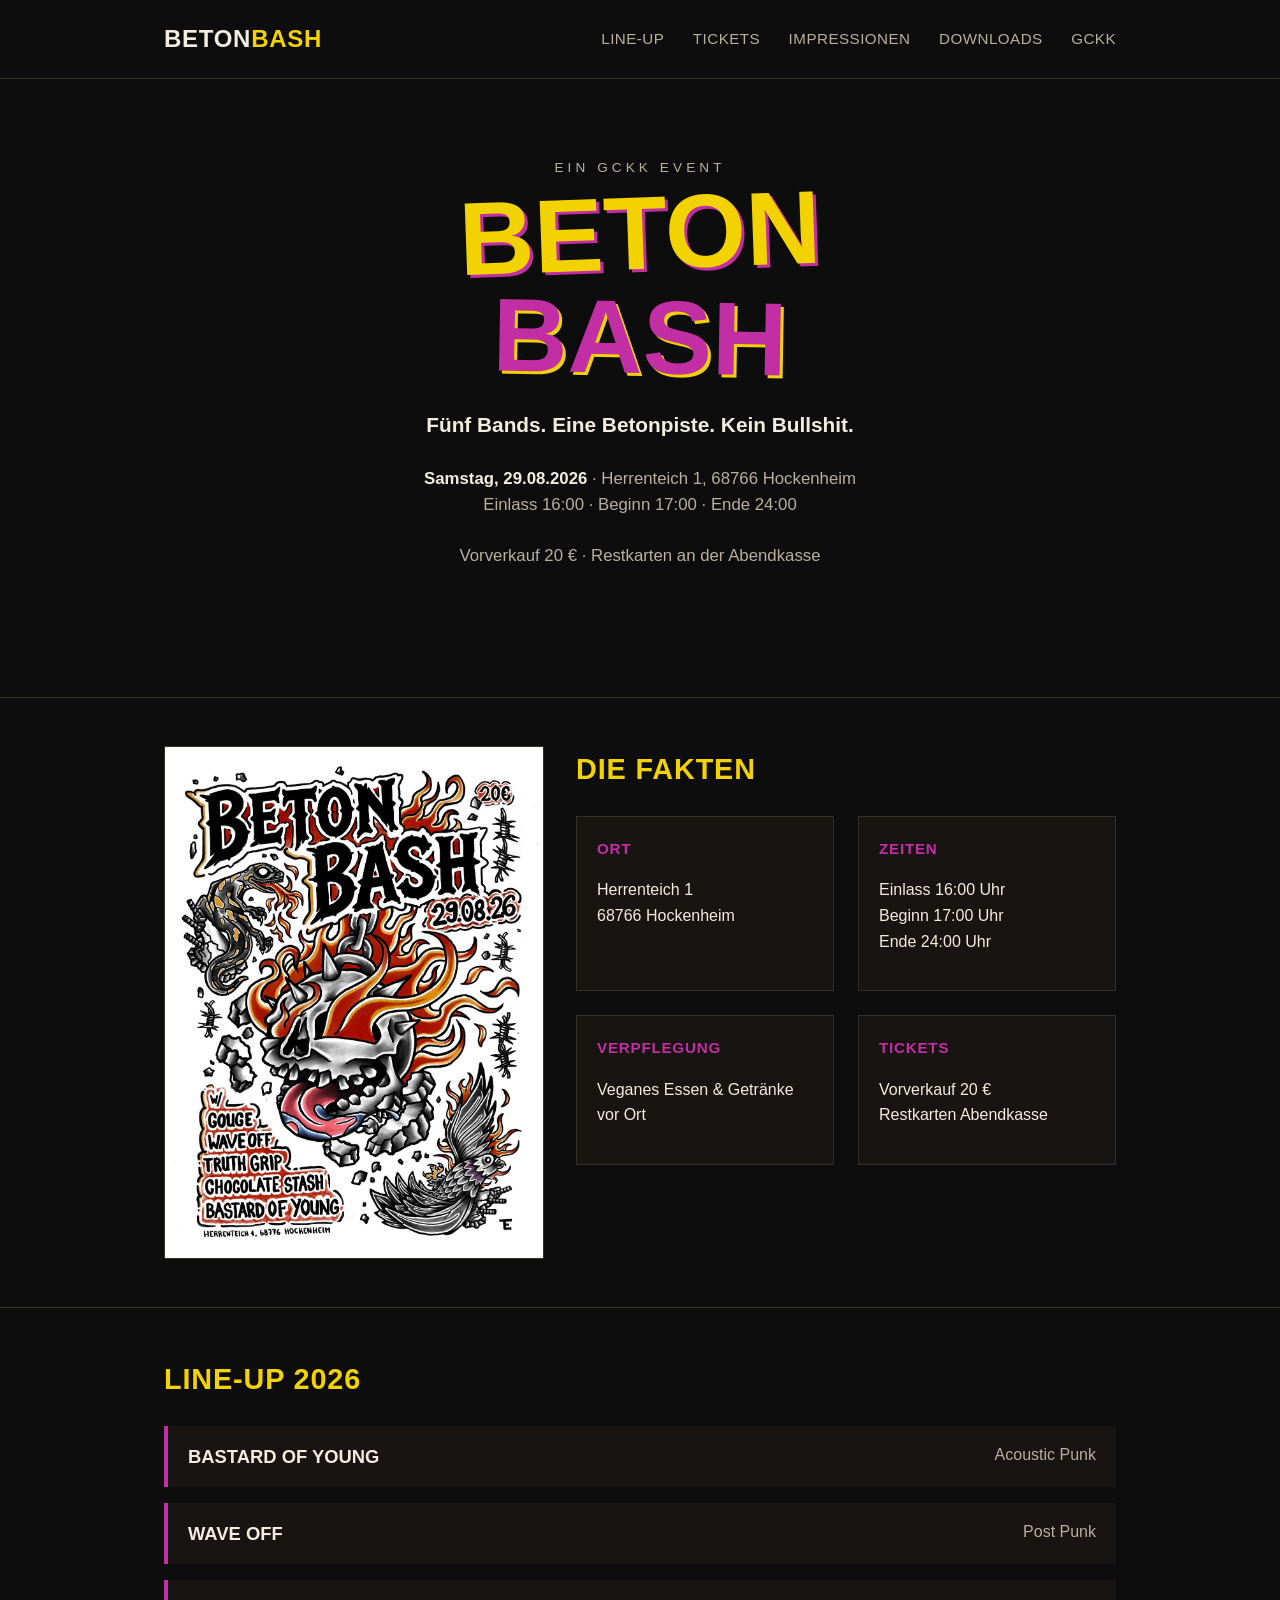
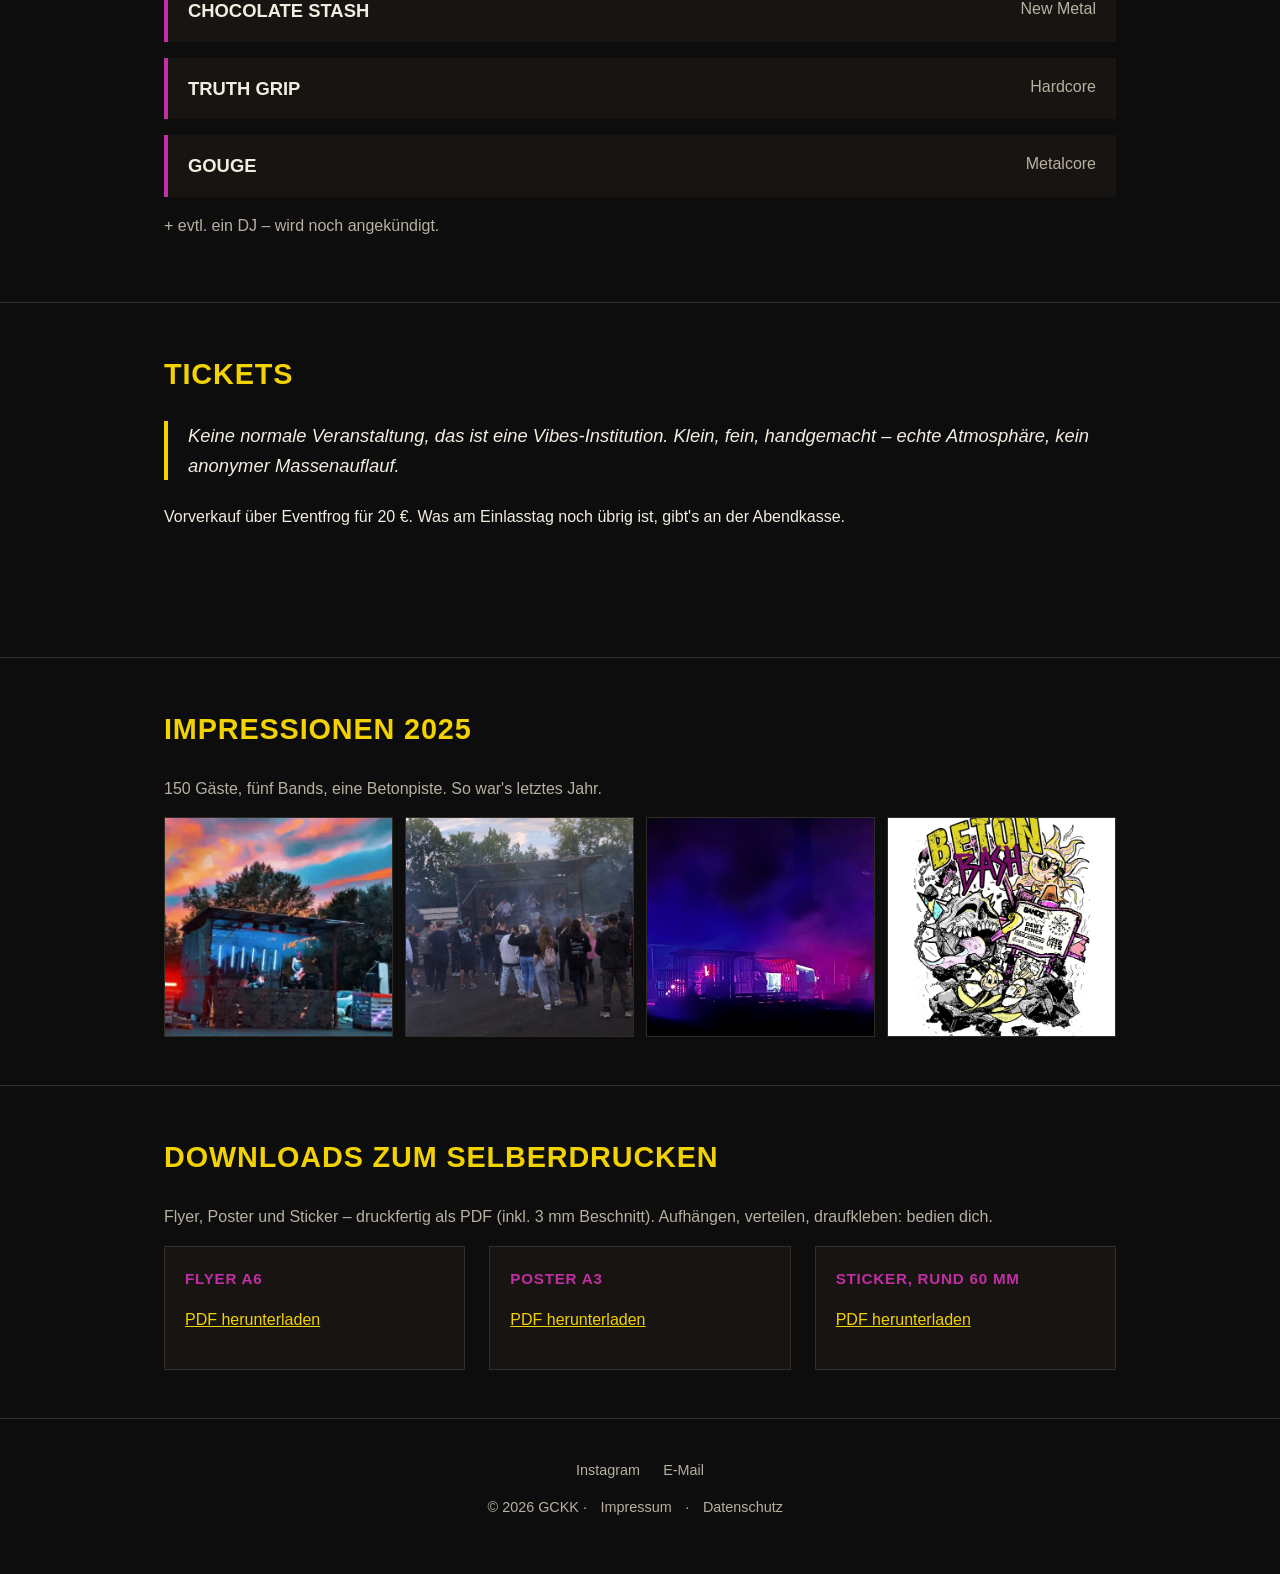
==== index.html @ 4664742f "Entferne Plakat A1 Karte, fixe Kauf-Button-Breite Plakat A1 aus dem Downloads-Bereich entfernt (komm" ====
<!DOCTYPE html>
<html lang="de">
<head>
<meta charset="UTF-8">
<meta name="viewport" content="width=device-width, initial-scale=1.0">
<title>Beton Bash 2026 – 29.08.2026, Hockenheim</title>
<meta name="description" content="Beton Bash 2026: Fünf Bands. Eine Betonpiste. Kein Bullshit. 29.08.2026 in Hockenheim.">
<link rel="stylesheet" href="assets/css/style.css">
<link rel="icon" href="favicon.svg" type="image/svg+xml">
</head>
<body>

<header class="site-header">
  <div class="container">
    <a class="brand" href="/">BETON<span>BASH</span></a>
    <nav class="site-nav">
      <a href="#lineup">Line-up</a>
      <a href="#tickets">Tickets</a>
      <a href="#impressionen">Impressionen</a>
      <a href="#downloads">Downloads</a>
      <a href="https://gckk.de">GCKK</a>
    </nav>
  </div>
</header>

<section class="hero">
  <div class="container">
    <p class="presents">Ein GCKK Event</p>
    <h1>
      <span class="line1">Beton</span>
      <span class="line2">Bash</span>
    </h1>
    <p class="tagline">Fünf Bands. Eine Betonpiste. Kein Bullshit.</p>
    <p class="facts">
      <strong>Samstag, 29.08.2026</strong> · Herrenteich 1, 68766 Hockenheim<br>
      Einlass 16:00 · Beginn 17:00 · Ende 24:00
    </p>
    <p class="facts">Vorverkauf 20 € · Restkarten an der Abendkasse</p>
    <div class="cta-row">
      <iframe src="https://embed.eventfrog.de/de/embed/button-buy.html?eventId=7495542014483642730" frameborder="0" scrolling="no" width="235" height="47" style="border:0;"></iframe>
    </div>
  </div>
</section>

<section>
  <div class="container poster-facts">
    <img class="poster-image" src="images/poster-2026.jpg" alt="Beton Bash 2026 Poster – 29.08.26, Herrenteich 1 Hockenheim, mit Gouge, Wave Off, Truth Grip, Chocolate Stash, Bastard of Young">
    <div>
      <h2>Die Fakten</h2>
      <div class="info-grid">
        <div class="card">
          <h3>Ort</h3>
          <p>Herrenteich 1<br>68766 Hockenheim</p>
        </div>
        <div class="card">
          <h3>Zeiten</h3>
          <p>Einlass 16:00 Uhr<br>Beginn 17:00 Uhr<br>Ende 24:00 Uhr</p>
        </div>
        <div class="card">
          <h3>Verpflegung</h3>
          <p>Veganes Essen &amp; Getränke vor Ort</p>
        </div>
        <div class="card">
          <h3>Tickets</h3>
          <p>Vorverkauf 20 €<br>Restkarten Abendkasse</p>
        </div>
      </div>
    </div>
  </div>
</section>

<section id="lineup">
  <div class="container">
    <h2>Line-up 2026</h2>
    <ul class="lineup-list">
      <li><span class="band">Bastard of Young</span><span class="genre">Acoustic Punk</span></li>
      <li><span class="band">Wave Off</span><span class="genre">Post Punk</span></li>
      <li><span class="band">Chocolate Stash</span><span class="genre">New Metal</span></li>
      <li><span class="band">Truth Grip</span><span class="genre">Hardcore</span></li>
      <li><span class="band">Gouge</span><span class="genre">Metalcore</span></li>
    </ul>
    <p style="margin-top:1rem;color:var(--muted)">+ evtl. ein DJ – wird noch angekündigt.</p>
  </div>
</section>

<section id="tickets">
  <div class="container">
    <h2>Tickets</h2>
    <p class="vibe-text">Keine normale Veranstaltung, das ist eine Vibes-Institution. Klein, fein, handgemacht – echte Atmosphäre, kein anonymer Massenauflauf.</p>
    <p style="margin-top:1.5rem;">Vorverkauf über Eventfrog für 20 €. Was am Einlasstag noch übrig ist, gibt's an der Abendkasse.</p>
    <div class="cta-row">
      <iframe src="https://embed.eventfrog.de/de/embed/button-buy.html?eventId=7495542014483642730" frameborder="0" scrolling="no" width="235" height="47" style="border:0;"></iframe>
    </div>
  </div>
</section>

<section id="impressionen">
  <div class="container">
    <h2>Impressionen 2025</h2>
    <p style="color:var(--muted)">150 Gäste, fünf Bands, eine Betonpiste. So war's letztes Jahr.</p>
    <div class="gallery" id="gallery">
      <img src="images/gckk02.png" alt="Beton Bash 2025 – Bühne im Abendlicht">
      <img src="images/gckk03.png" alt="Beton Bash 2025 – Publikum vor der Bühne">
      <img src="images/gckk01.png" alt="Beton Bash 2025 – Nebel und Licht auf dem Gelände">
      <img src="main.jpeg" alt="Beton Bash 2025 – Festival-Poster">
    </div>
  </div>
</section>

<div class="lightbox" id="lightbox">
  <img src="" alt="" id="lightbox-img">
</div>

<script>
  var gallery = document.getElementById('gallery');
  var lightbox = document.getElementById('lightbox');
  var lightboxImg = document.getElementById('lightbox-img');

  gallery.addEventListener('click', function (e) {
    if (e.target.tagName === 'IMG') {
      lightboxImg.src = e.target.src;
      lightboxImg.alt = e.target.alt;
      lightbox.classList.add('is-open');
    }
  });

  lightbox.addEventListener('click', function () {
    lightbox.classList.remove('is-open');
    lightboxImg.src = '';
  });
</script>

<section id="downloads">
  <div class="container">
    <h2>Downloads zum Selberdrucken</h2>
    <p style="color:var(--muted)">Flyer, Poster und Sticker – druckfertig als PDF (inkl. 3 mm Beschnitt). Aufhängen, verteilen, draufkleben: bedien dich.</p>
    <div class="info-grid">
      <div class="card">
        <h3>Flyer A6</h3>
        <p><a href="print/flyer-a6.pdf">PDF herunterladen</a></p>
      </div>
      <div class="card">
        <h3>Poster A3</h3>
        <p><a href="print/poster-a3.pdf">PDF herunterladen</a></p>
      </div>
      <div class="card">
        <h3>Sticker, rund 60 mm</h3>
        <p><a href="print/sticker-rund-60mm.pdf">PDF herunterladen</a></p>
      </div>
    </div>
  </div>
</section>

<footer class="site-footer">
  <div>
    <a href="#" target="_blank" rel="noopener">Instagram</a>
    <a href="mailto:kontakt@gckk.de">E-Mail</a>
  </div>
  <p>&copy; 2026 GCKK · <a href="https://gckk.de/impressum.html">Impressum</a> · <a href="https://gckk.de/datenschutz.html">Datenschutz</a></p>
</footer>

</body>
</html>
---- assets/css/style.css ----
:root {
  --bg: #0d0d0d;
  --bg-alt: #171412;
  --text: #f2ede1;
  --muted: #b8b0a0;
  --yellow: #f2d200;
  --magenta: #c22ea3;
  --border: #333029;
}

* { box-sizing: border-box; }

html { scroll-behavior: smooth; }

body {
  margin: 0;
  background: var(--bg);
  color: var(--text);
  font-family: Arial, Helvetica, sans-serif;
  line-height: 1.6;
}

a { color: var(--yellow); }
a:hover { color: var(--magenta); }

.container {
  max-width: 1000px;
  margin: 0 auto;
  padding: 0 1.5rem;
}

header.site-header {
  border-bottom: 1px solid var(--border);
  padding: 1.25rem 0;
  position: sticky;
  top: 0;
  z-index: 100;
  background: var(--bg);
}

header.site-header .container {
  display: flex;
  align-items: center;
  justify-content: space-between;
  flex-wrap: wrap;
  gap: 0.75rem;
}

.brand {
  font-family: Arial, sans-serif;
  font-weight: 900;
  font-size: 1.5rem;
  letter-spacing: 0.03em;
  color: var(--text);
  text-decoration: none;
  text-transform: uppercase;
}

.brand span { color: var(--yellow); }

nav.site-nav a {
  color: var(--muted);
  text-decoration: none;
  margin-left: 1.5rem;
  font-size: 0.95rem;
  text-transform: uppercase;
  letter-spacing: 0.03em;
}

nav.site-nav a:hover { color: var(--yellow); }

.hero {
  text-align: center;
  padding: 4rem 0 3rem;
  border-bottom: 1px solid var(--border);
}

.hero .presents {
  text-transform: uppercase;
  letter-spacing: 0.3em;
  color: var(--muted);
  font-size: 0.85rem;
  margin-bottom: 0.5rem;
}

.hero h1 {
  font-size: clamp(3rem, 12vw, 6.5rem);
  line-height: 0.9;
  margin: 0;
  text-transform: uppercase;
  font-weight: 900;
}

.hero h1 .line1 {
  color: var(--yellow);
  display: block;
  transform: rotate(-2deg);
  text-shadow: 3px 3px 0 var(--magenta);
}

.hero h1 .line2 {
  color: var(--magenta);
  display: block;
  transform: rotate(1deg);
  text-shadow: 3px 3px 0 var(--yellow);
  margin-top: 0.1em;
}

.hero .tagline {
  margin-top: 1.5rem;
  font-size: 1.3rem;
  font-weight: bold;
}

.hero .facts {
  margin-top: 1.5rem;
  color: var(--muted);
  font-size: 1.05rem;
}

.hero .facts strong { color: var(--text); }

.cta-row {
  margin-top: 2rem;
  display: flex;
  justify-content: center;
}

.btn {
  display: inline-block;
  background: var(--yellow);
  color: #111;
  font-weight: 900;
  text-transform: uppercase;
  letter-spacing: 0.05em;
  padding: 0.9rem 2rem;
  text-decoration: none;
  border: 2px solid var(--yellow);
}

.btn:hover {
  background: var(--magenta);
  border-color: var(--magenta);
  color: #fff;
}

section {
  padding: 3rem 0;
  border-bottom: 1px solid var(--border);
}

section h2 {
  text-transform: uppercase;
  font-size: 1.8rem;
  letter-spacing: 0.03em;
  margin-top: 0;
  color: var(--yellow);
}

.poster-facts {
  display: grid;
  grid-template-columns: minmax(240px, 380px) 1fr;
  gap: 2rem;
  align-items: start;
}

.poster-facts .poster-image {
  width: 100%;
  border: 1px solid var(--border);
}

.poster-facts h2 {
  margin-top: 0;
}

@media (max-width: 700px) {
  .poster-facts {
    grid-template-columns: 1fr;
  }
  .poster-facts .poster-image {
    max-width: 380px;
    margin: 0 auto;
  }
}

.info-grid {
  display: grid;
  grid-template-columns: repeat(auto-fit, minmax(200px, 1fr));
  gap: 1.5rem;
}

.info-grid .card {
  background: var(--bg-alt);
  border: 1px solid var(--border);
  padding: 1.25rem;
}

.info-grid .card h3 {
  margin: 0 0 0.5rem;
  color: var(--magenta);
  text-transform: uppercase;
  font-size: 0.95rem;
  letter-spacing: 0.05em;
}

.lineup-list {
  list-style: none;
  margin: 0;
  padding: 0;
  display: grid;
  gap: 1rem;
}

.lineup-list li {
  background: var(--bg-alt);
  border-left: 4px solid var(--magenta);
  padding: 1rem 1.25rem;
  display: flex;
  justify-content: space-between;
  flex-wrap: wrap;
  gap: 0.5rem;
}

.lineup-list .band {
  font-weight: bold;
  font-size: 1.15rem;
  text-transform: uppercase;
}

.lineup-list .genre {
  color: var(--muted);
}

.vibe-text {
  font-size: 1.15rem;
  font-style: italic;
  color: var(--text);
  border-left: 4px solid var(--yellow);
  padding-left: 1.25rem;
}

.gallery {
  display: grid;
  grid-template-columns: repeat(auto-fit, minmax(220px, 1fr));
  gap: 0.75rem;
}

.gallery img {
  width: 100%;
  height: 220px;
  object-fit: cover;
  display: block;
  border: 1px solid var(--border);
  filter: grayscale(15%) contrast(1.05);
  cursor: zoom-in;
  transition: filter 0.15s, transform 0.15s;
}

.gallery img:hover {
  filter: grayscale(0%) contrast(1.05);
  transform: scale(1.02);
}

.lightbox {
  display: none;
  position: fixed;
  inset: 0;
  z-index: 1000;
  background: rgba(13, 13, 13, 0.92);
  align-items: center;
  justify-content: center;
  padding: 2rem;
  cursor: zoom-out;
}

.lightbox.is-open {
  display: flex;
}

.lightbox img {
  max-width: 100%;
  max-height: 100%;
  border: 1px solid var(--border);
}

footer.site-footer {
  padding: 2.5rem 0;
  text-align: center;
  color: var(--muted);
  font-size: 0.9rem;
}

footer.site-footer a {
  color: var(--muted);
  text-decoration: none;
  margin: 0 0.6rem;
}

footer.site-footer a:hover { color: var(--yellow); }
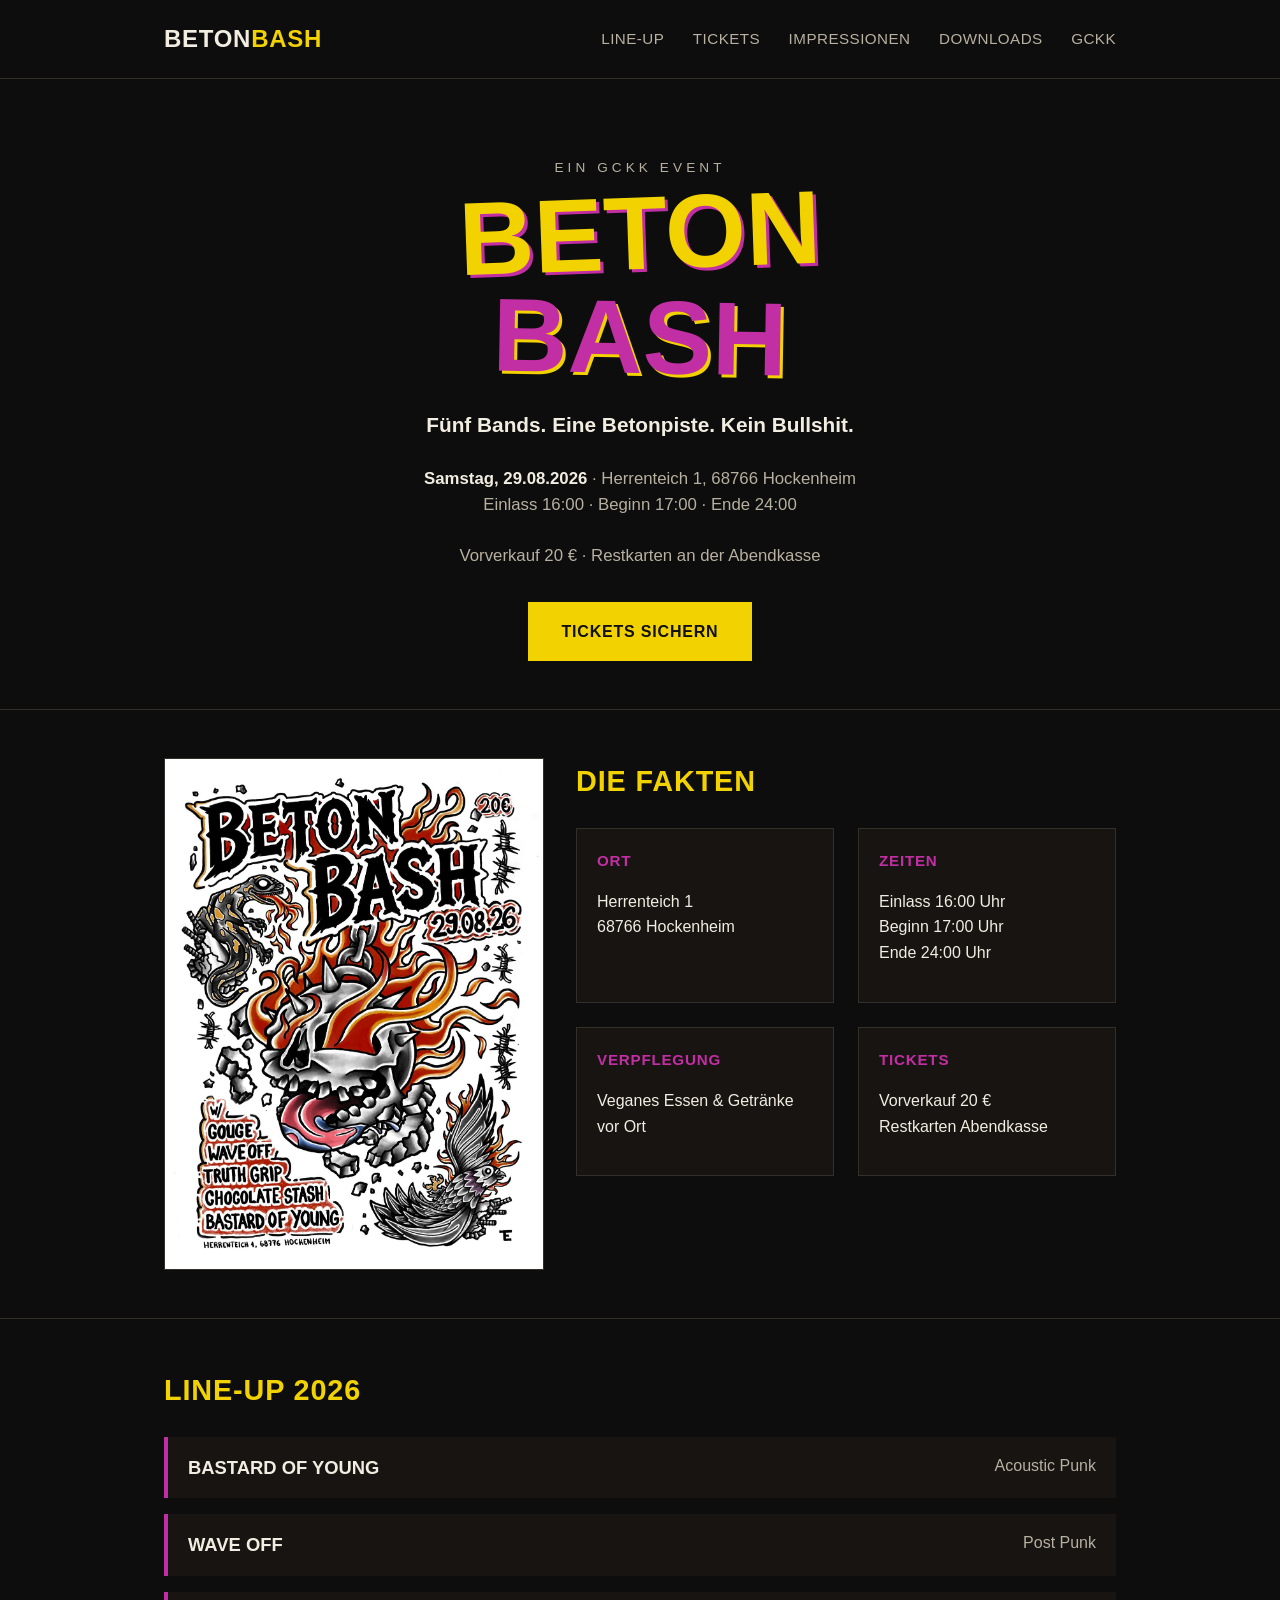
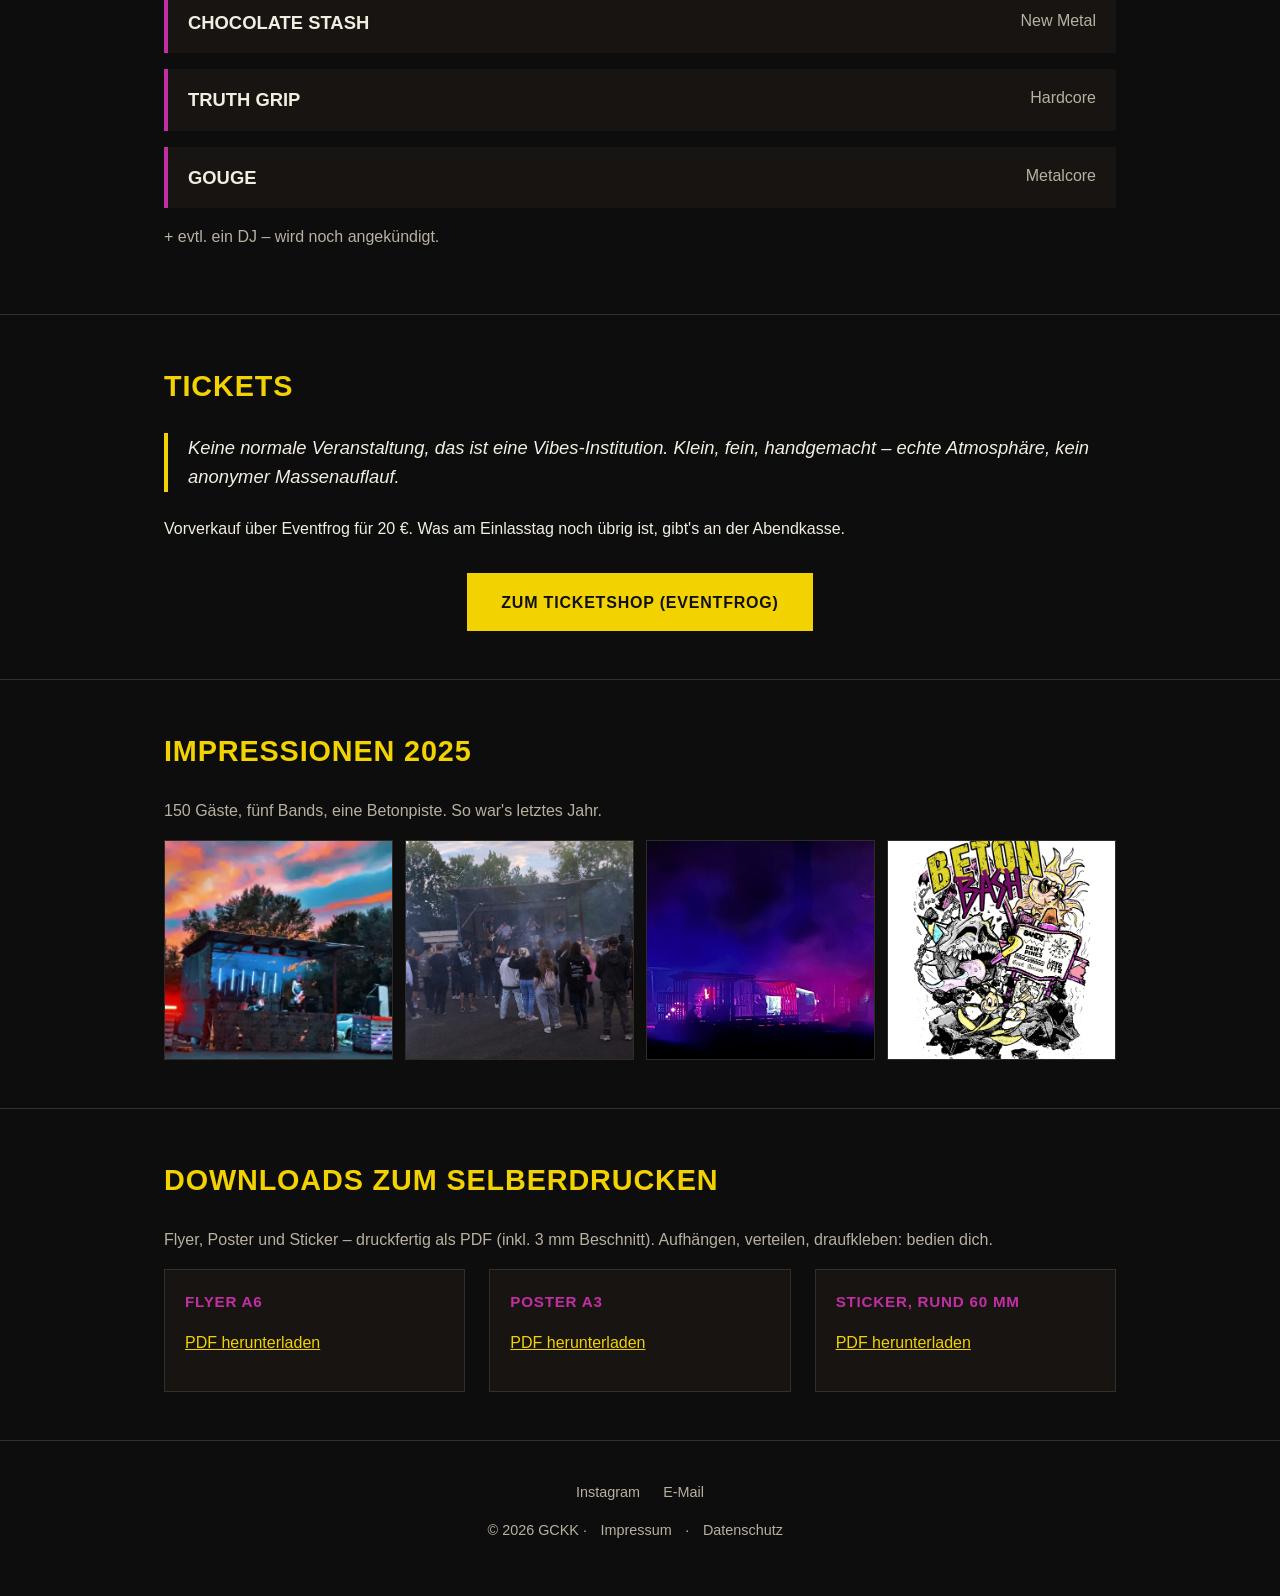
==== commit f5405d55: "Entferne Eventfrog-iFrames wieder - Cookie-Consent-Problem Die eingebetteten Eventfrog-iFrames setze" ====
--- a/index.html
+++ b/index.html
@@ -37,7 +37,7 @@
     </p>
     <p class="facts">Vorverkauf 20 € · Restkarten an der Abendkasse</p>
     <div class="cta-row">
-      <iframe src="https://embed.eventfrog.de/de/embed/button-buy.html?eventId=7495542014483642730" frameborder="0" scrolling="no" width="235" height="47" style="border:0;"></iframe>
+      <a class="btn" href="https://eventfrog.de/beton_bash_festival_2026" target="_blank" rel="noopener">Tickets sichern</a>
     </div>
   </div>
 </section>
@@ -89,7 +89,7 @@
     <p class="vibe-text">Keine normale Veranstaltung, das ist eine Vibes-Institution. Klein, fein, handgemacht – echte Atmosphäre, kein anonymer Massenauflauf.</p>
     <p style="margin-top:1.5rem;">Vorverkauf über Eventfrog für 20 €. Was am Einlasstag noch übrig ist, gibt's an der Abendkasse.</p>
     <div class="cta-row">
-      <iframe src="https://embed.eventfrog.de/de/embed/button-buy.html?eventId=7495542014483642730" frameborder="0" scrolling="no" width="235" height="47" style="border:0;"></iframe>
+      <a class="btn" href="https://eventfrog.de/beton_bash_festival_2026" target="_blank" rel="noopener">Zum Ticketshop (Eventfrog)</a>
     </div>
   </div>
 </section>
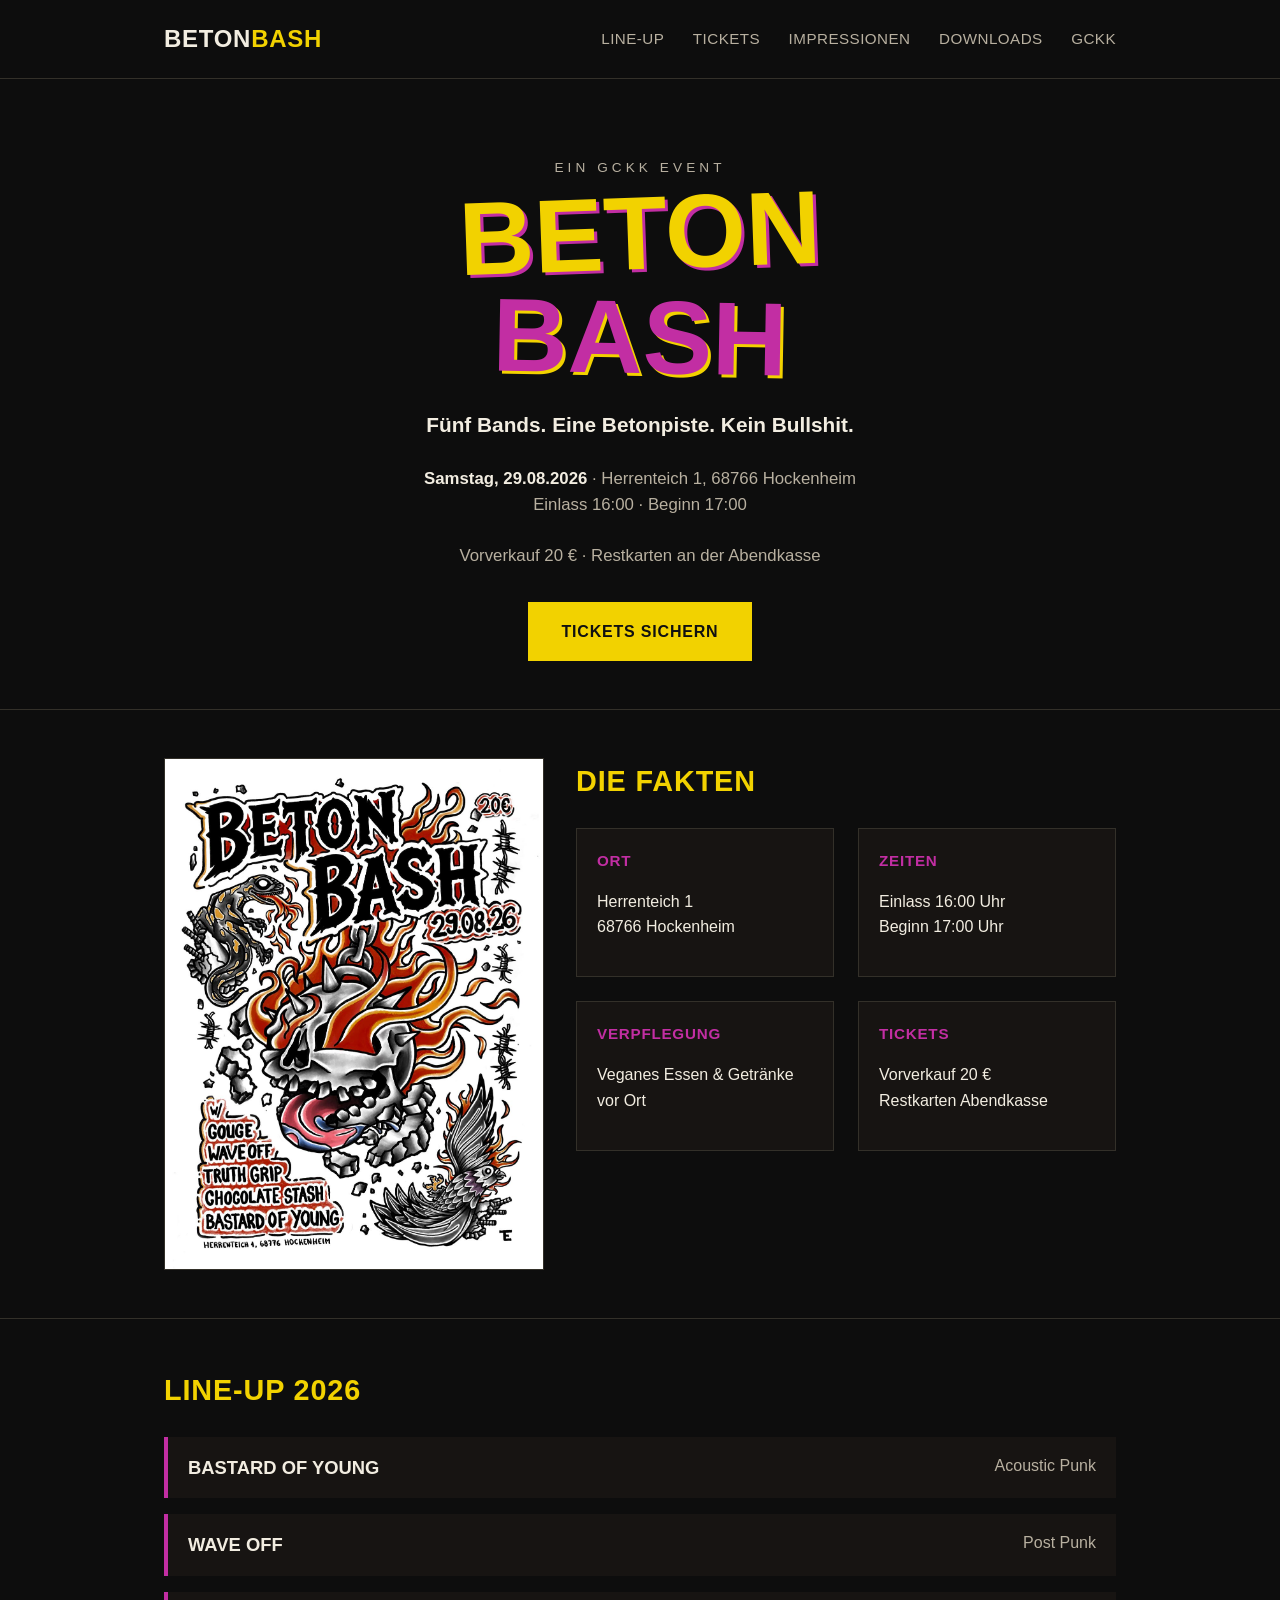
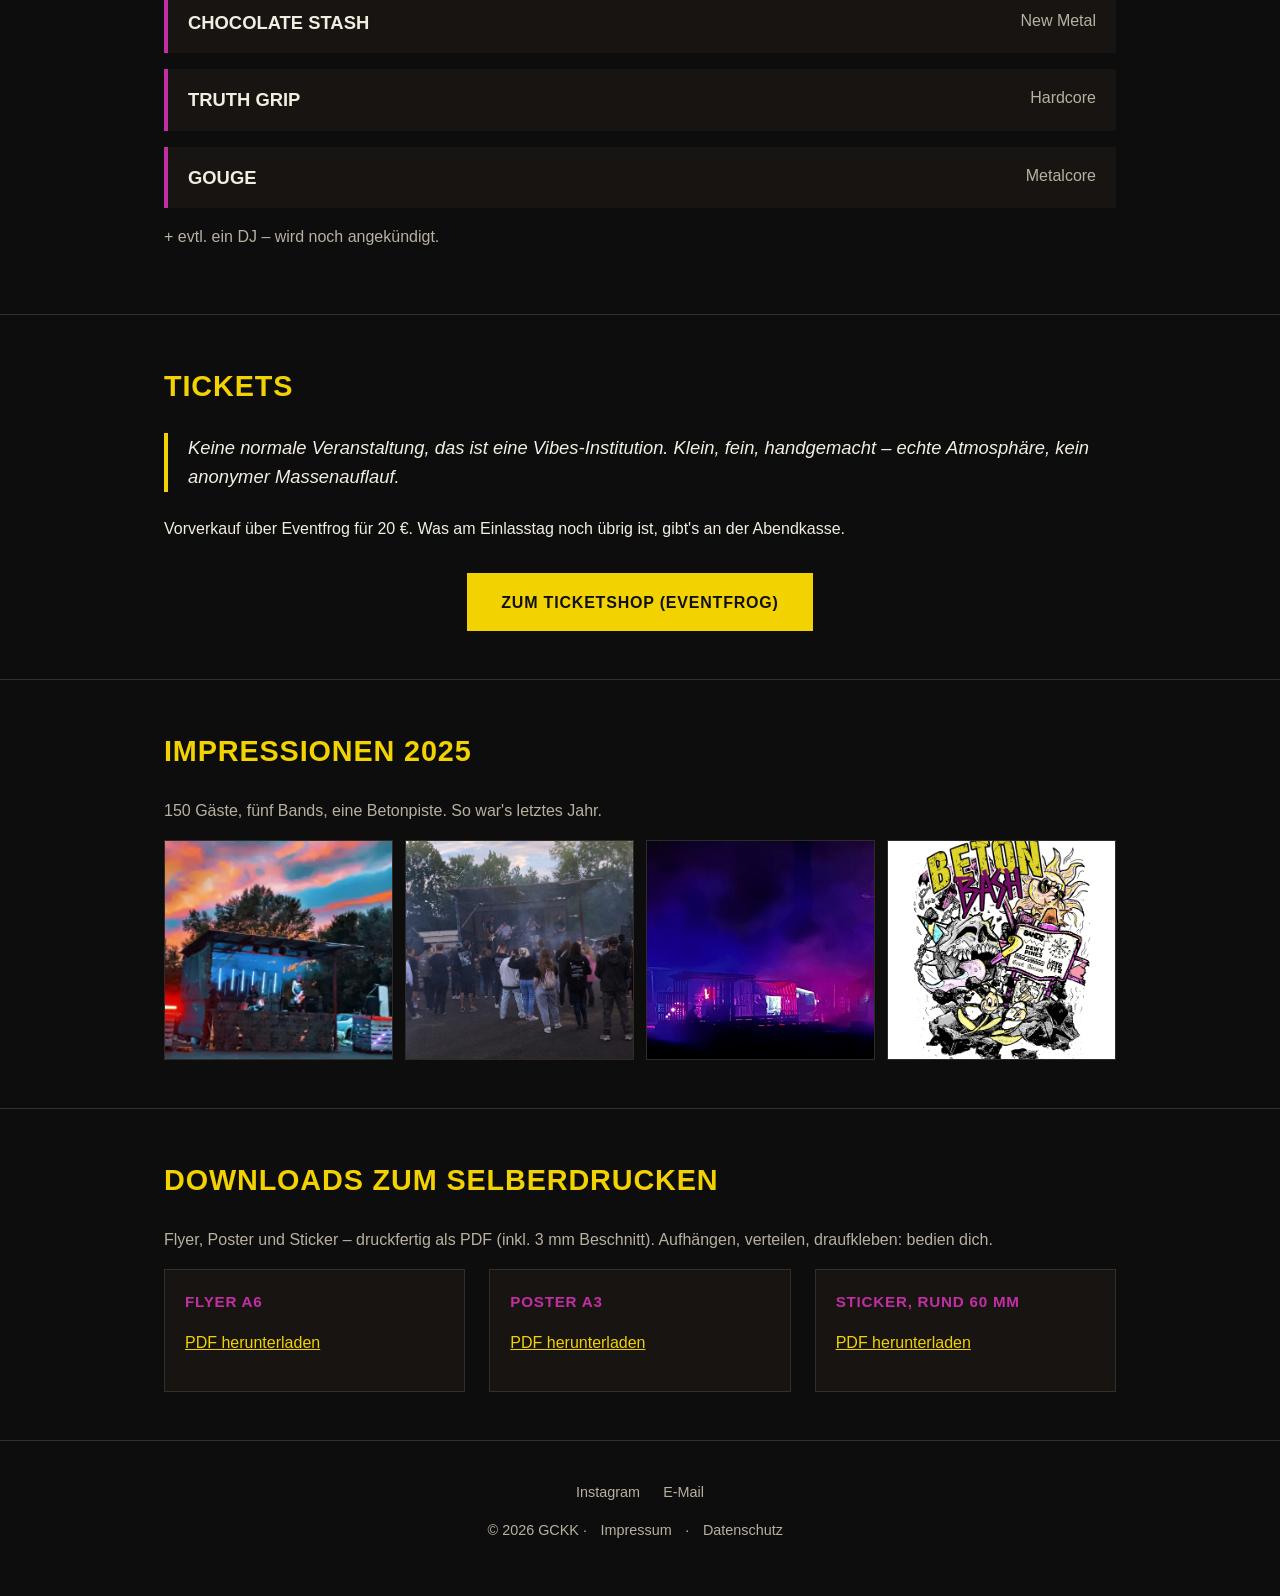
==== commit d278cf92: "Hero-Button springt zu Tickets-Sektion statt direkt zu Eventfrog, Endzeit raus Transparenz: der einz" ====
--- a/index.html
+++ b/index.html
@@ -33,11 +33,11 @@
     <p class="tagline">Fünf Bands. Eine Betonpiste. Kein Bullshit.</p>
     <p class="facts">
       <strong>Samstag, 29.08.2026</strong> · Herrenteich 1, 68766 Hockenheim<br>
-      Einlass 16:00 · Beginn 17:00 · Ende 24:00
+      Einlass 16:00 · Beginn 17:00
     </p>
     <p class="facts">Vorverkauf 20 € · Restkarten an der Abendkasse</p>
     <div class="cta-row">
-      <a class="btn" href="https://eventfrog.de/beton_bash_festival_2026" target="_blank" rel="noopener">Tickets sichern</a>
+      <a class="btn" href="#tickets">Tickets sichern</a>
     </div>
   </div>
 </section>
@@ -54,7 +54,7 @@
         </div>
         <div class="card">
           <h3>Zeiten</h3>
-          <p>Einlass 16:00 Uhr<br>Beginn 17:00 Uhr<br>Ende 24:00 Uhr</p>
+          <p>Einlass 16:00 Uhr<br>Beginn 17:00 Uhr</p>
         </div>
         <div class="card">
           <h3>Verpflegung</h3>
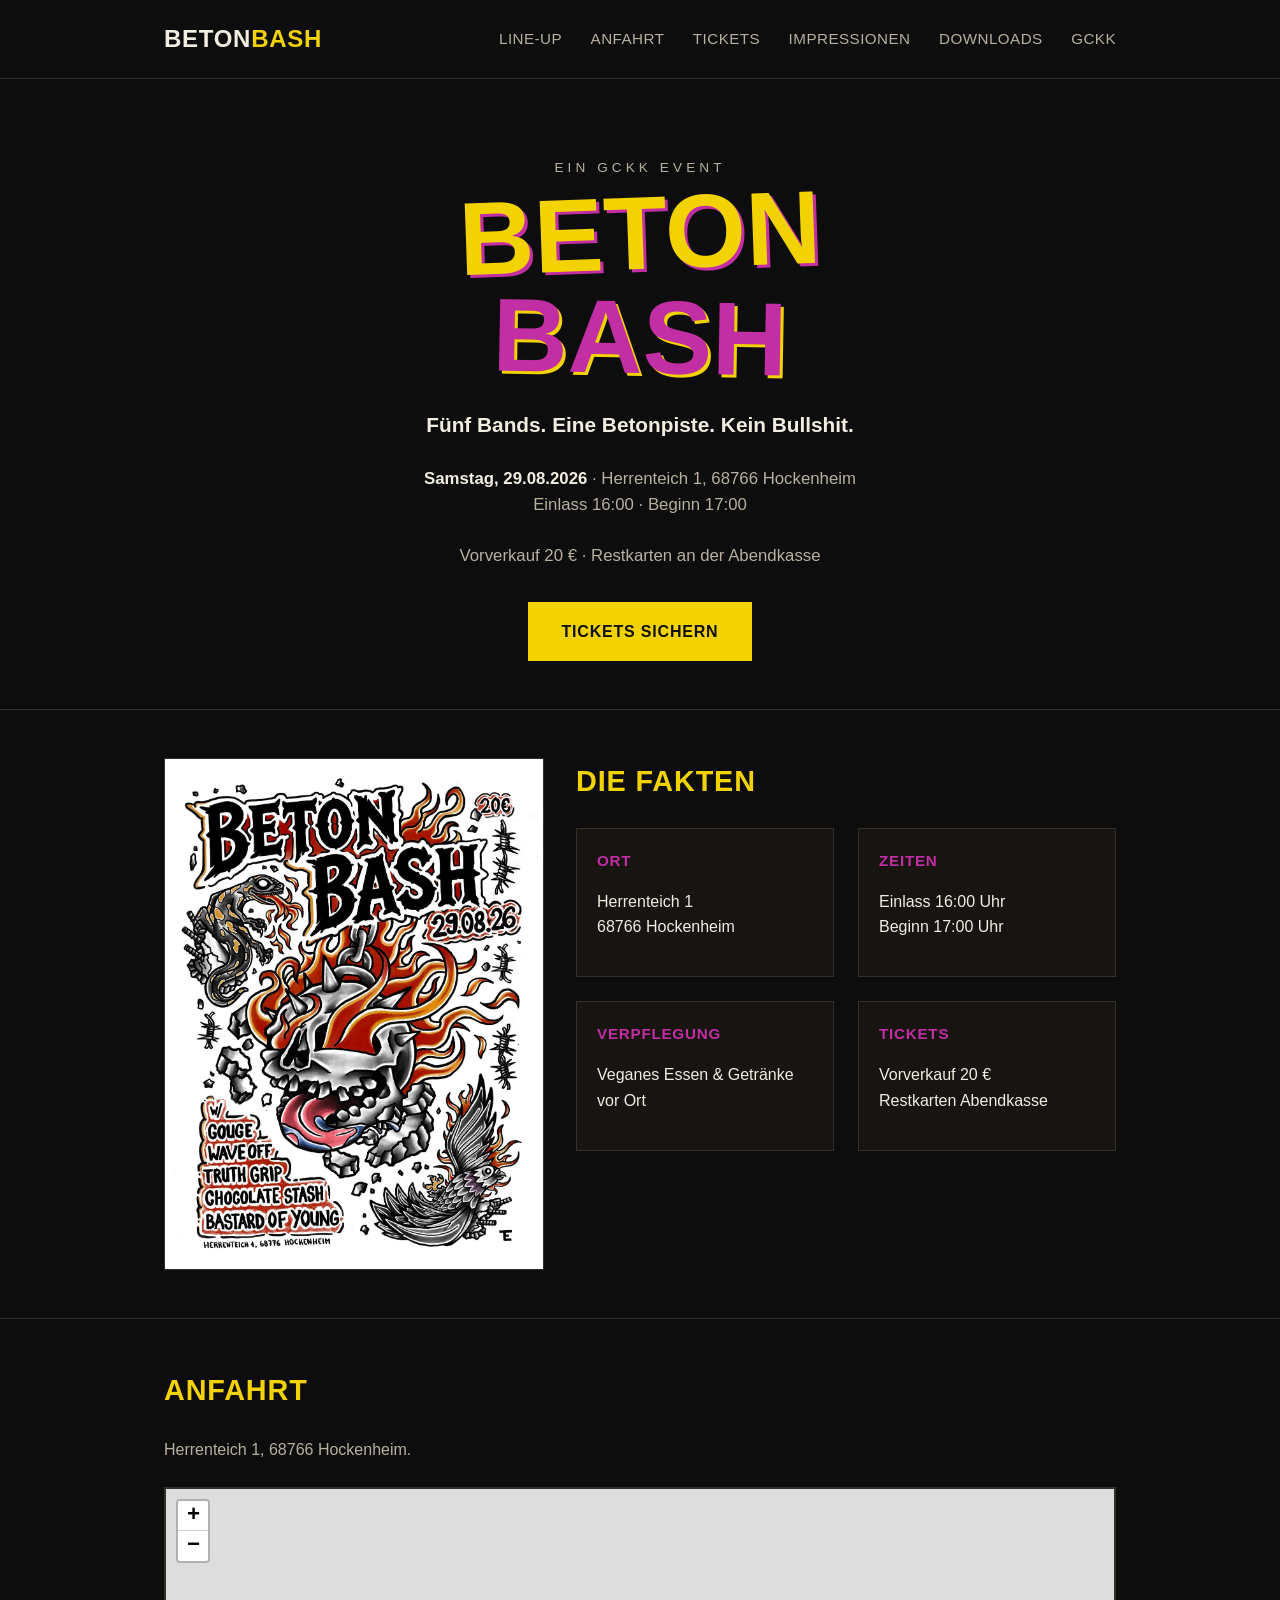
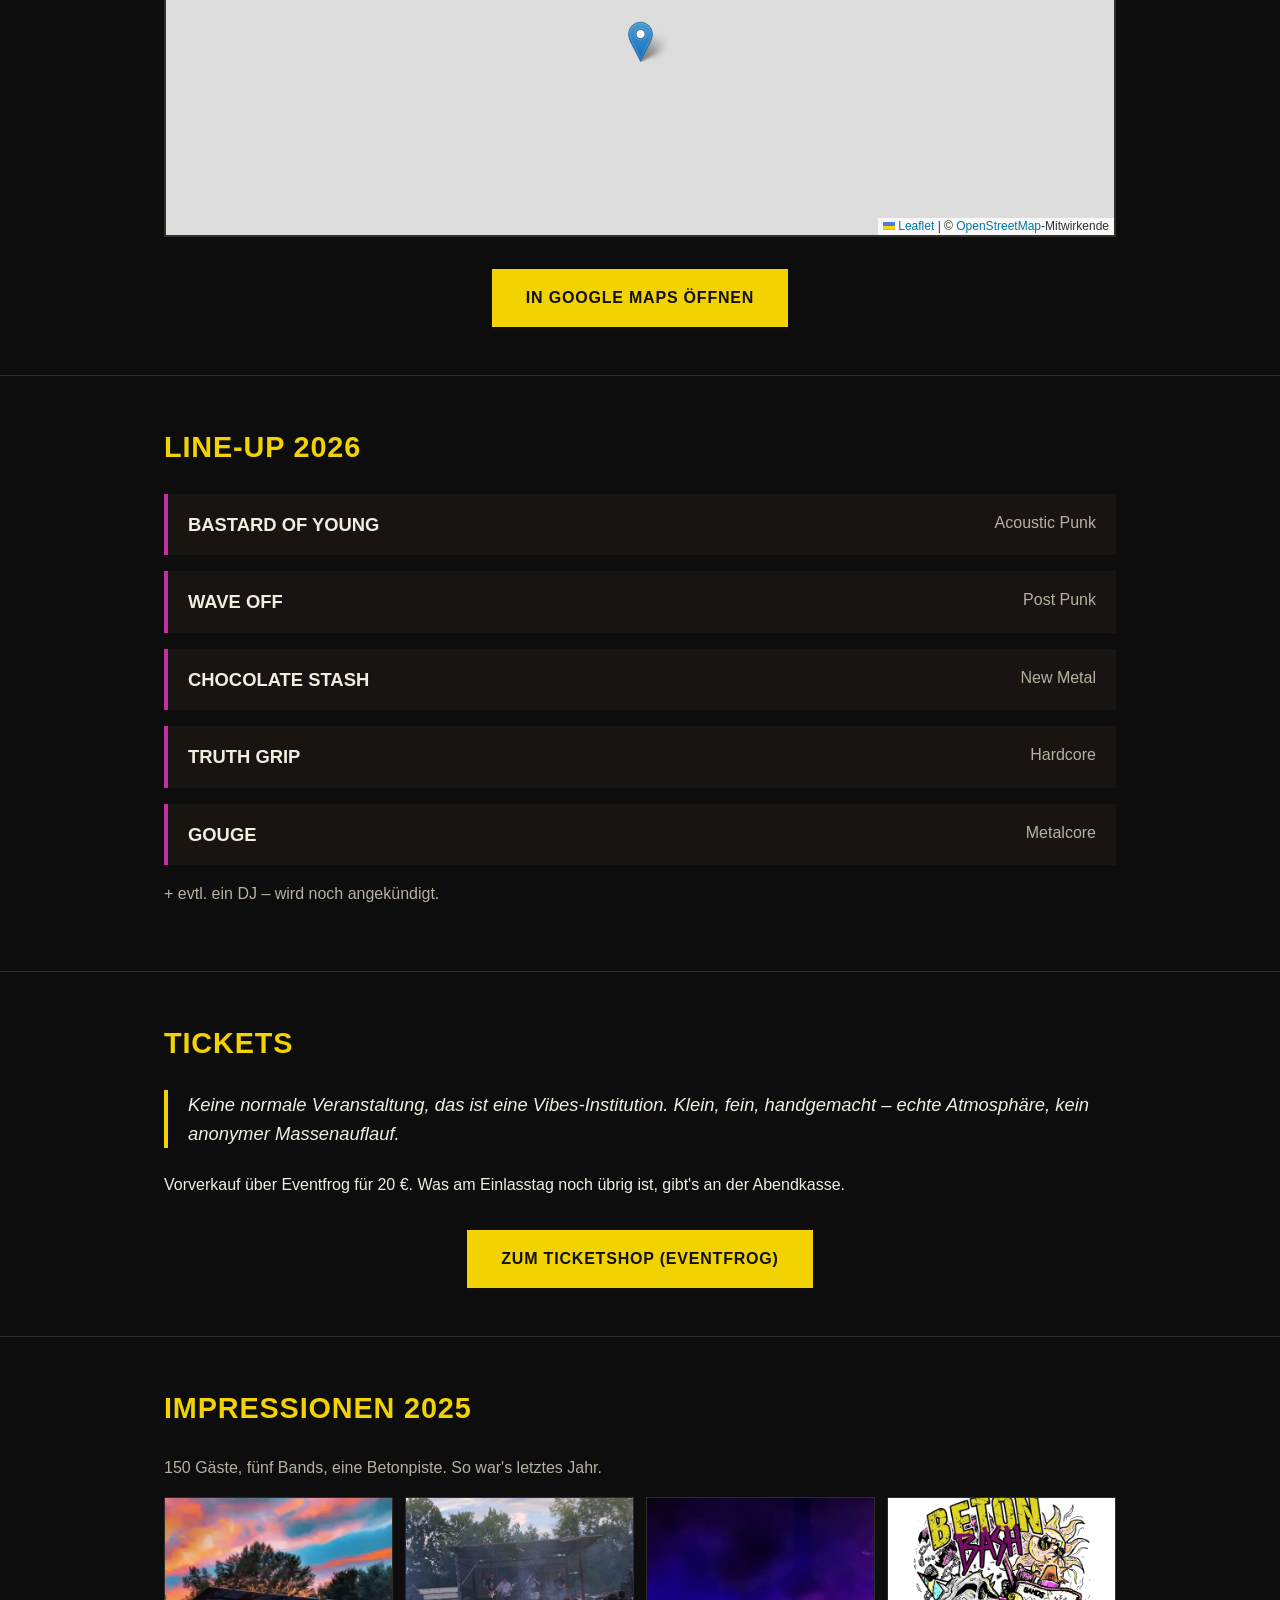
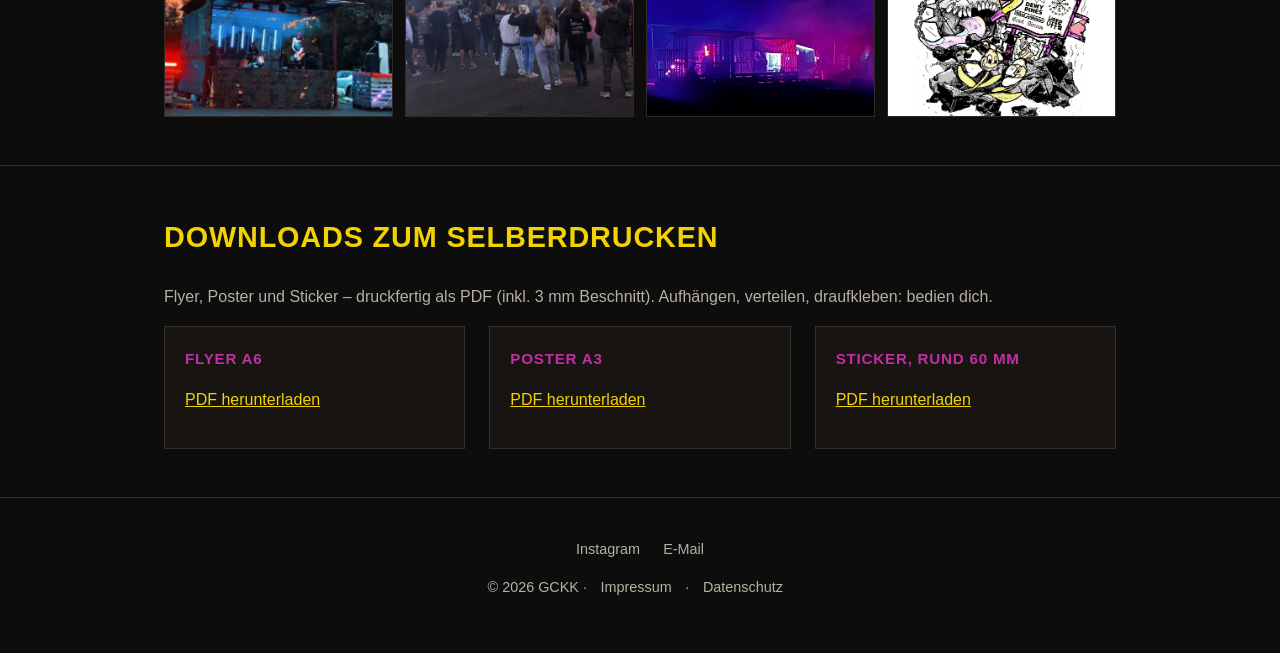
==== commit ef852a2c: "Add Anfahrtskarte (Leaflet + OpenStreetMap, kein Cookie-Consent nötig) Auf Wunsch: Karte zum Veranst" ====
--- a/index.html
+++ b/index.html
@@ -6,6 +6,7 @@
 <title>Beton Bash 2026 – 29.08.2026, Hockenheim</title>
 <meta name="description" content="Beton Bash 2026: Fünf Bands. Eine Betonpiste. Kein Bullshit. 29.08.2026 in Hockenheim.">
 <link rel="stylesheet" href="assets/css/style.css">
+<link rel="stylesheet" href="assets/leaflet/leaflet.css">
 <link rel="icon" href="favicon.svg" type="image/svg+xml">
 </head>
 <body>
@@ -15,6 +16,7 @@
     <a class="brand" href="/">BETON<span>BASH</span></a>
     <nav class="site-nav">
       <a href="#lineup">Line-up</a>
+      <a href="#anfahrt">Anfahrt</a>
       <a href="#tickets">Tickets</a>
       <a href="#impressionen">Impressionen</a>
       <a href="#downloads">Downloads</a>
@@ -65,6 +67,17 @@
           <p>Vorverkauf 20 €<br>Restkarten Abendkasse</p>
         </div>
       </div>
+    </div>
+  </div>
+</section>
+
+<section id="anfahrt">
+  <div class="container">
+    <h2>Anfahrt</h2>
+    <p style="color:var(--muted)">Herrenteich 1, 68766 Hockenheim.</p>
+    <div id="map" class="venue-map"></div>
+    <div class="cta-row">
+      <a class="btn" href="https://www.google.com/maps/search/?api=1&query=49.342204573333866,8.479844550760339" target="_blank" rel="noopener">In Google Maps öffnen</a>
     </div>
   </div>
 </section>
@@ -130,6 +143,17 @@
   });
 </script>
 
+<script src="assets/leaflet/leaflet.js"></script>
+<script>
+  var venue = [49.342204573333866, 8.479844550760339];
+  var map = L.map('map', {scrollWheelZoom: false}).setView(venue, 15);
+  L.tileLayer('https://tile.openstreetmap.org/{z}/{x}/{y}.png', {
+    maxZoom: 19,
+    attribution: '&copy; <a href="https://www.openstreetmap.org/copyright" target="_blank" rel="noopener">OpenStreetMap</a>-Mitwirkende'
+  }).addTo(map);
+  L.marker(venue).addTo(map).bindPopup('Beton Bash<br>Herrenteich 1, 68766 Hockenheim');
+</script>
+
 <section id="downloads">
   <div class="container">
     <h2>Downloads zum Selberdrucken</h2>
--- a/assets/css/style.css
+++ b/assets/css/style.css
@@ -237,6 +237,12 @@
   color: var(--text);
   border-left: 4px solid var(--yellow);
   padding-left: 1.25rem;
+}
+
+.venue-map {
+  height: 350px;
+  margin-top: 1.5rem;
+  border: 2px solid var(--border);
 }
 
 .gallery {
--- a/assets/leaflet/leaflet.css
+++ b/assets/leaflet/leaflet.css
@@ -0,0 +1,661 @@
+/* required styles */
+
+.leaflet-pane,
+.leaflet-tile,
+.leaflet-marker-icon,
+.leaflet-marker-shadow,
+.leaflet-tile-container,
+.leaflet-pane > svg,
+.leaflet-pane > canvas,
+.leaflet-zoom-box,
+.leaflet-image-layer,
+.leaflet-layer {
+	position: absolute;
+	left: 0;
+	top: 0;
+	}
+.leaflet-container {
+	overflow: hidden;
+	}
+.leaflet-tile,
+.leaflet-marker-icon,
+.leaflet-marker-shadow {
+	-webkit-user-select: none;
+	   -moz-user-select: none;
+	        user-select: none;
+	  -webkit-user-drag: none;
+	}
+/* Prevents IE11 from highlighting tiles in blue */
+.leaflet-tile::selection {
+	background: transparent;
+}
+/* Safari renders non-retina tile on retina better with this, but Chrome is worse */
+.leaflet-safari .leaflet-tile {
+	image-rendering: -webkit-optimize-contrast;
+	}
+/* hack that prevents hw layers "stretching" when loading new tiles */
+.leaflet-safari .leaflet-tile-container {
+	width: 1600px;
+	height: 1600px;
+	-webkit-transform-origin: 0 0;
+	}
+.leaflet-marker-icon,
+.leaflet-marker-shadow {
+	display: block;
+	}
+/* .leaflet-container svg: reset svg max-width decleration shipped in Joomla! (joomla.org) 3.x */
+/* .leaflet-container img: map is broken in FF if you have max-width: 100% on tiles */
+.leaflet-container .leaflet-overlay-pane svg {
+	max-width: none !important;
+	max-height: none !important;
+	}
+.leaflet-container .leaflet-marker-pane img,
+.leaflet-container .leaflet-shadow-pane img,
+.leaflet-container .leaflet-tile-pane img,
+.leaflet-container img.leaflet-image-layer,
+.leaflet-container .leaflet-tile {
+	max-width: none !important;
+	max-height: none !important;
+	width: auto;
+	padding: 0;
+	}
+
+.leaflet-container img.leaflet-tile {
+	/* See: https://bugs.chromium.org/p/chromium/issues/detail?id=600120 */
+	mix-blend-mode: plus-lighter;
+}
+
+.leaflet-container.leaflet-touch-zoom {
+	-ms-touch-action: pan-x pan-y;
+	touch-action: pan-x pan-y;
+	}
+.leaflet-container.leaflet-touch-drag {
+	-ms-touch-action: pinch-zoom;
+	/* Fallback for FF which doesn't support pinch-zoom */
+	touch-action: none;
+	touch-action: pinch-zoom;
+}
+.leaflet-container.leaflet-touch-drag.leaflet-touch-zoom {
+	-ms-touch-action: none;
+	touch-action: none;
+}
+.leaflet-container {
+	-webkit-tap-highlight-color: transparent;
+}
+.leaflet-container a {
+	-webkit-tap-highlight-color: rgba(51, 181, 229, 0.4);
+}
+.leaflet-tile {
+	filter: inherit;
+	visibility: hidden;
+	}
+.leaflet-tile-loaded {
+	visibility: inherit;
+	}
+.leaflet-zoom-box {
+	width: 0;
+	height: 0;
+	-moz-box-sizing: border-box;
+	     box-sizing: border-box;
+	z-index: 800;
+	}
+/* workaround for https://bugzilla.mozilla.org/show_bug.cgi?id=888319 */
+.leaflet-overlay-pane svg {
+	-moz-user-select: none;
+	}
+
+.leaflet-pane         { z-index: 400; }
+
+.leaflet-tile-pane    { z-index: 200; }
+.leaflet-overlay-pane { z-index: 400; }
+.leaflet-shadow-pane  { z-index: 500; }
+.leaflet-marker-pane  { z-index: 600; }
+.leaflet-tooltip-pane   { z-index: 650; }
+.leaflet-popup-pane   { z-index: 700; }
+
+.leaflet-map-pane canvas { z-index: 100; }
+.leaflet-map-pane svg    { z-index: 200; }
+
+.leaflet-vml-shape {
+	width: 1px;
+	height: 1px;
+	}
+.lvml {
+	behavior: url(#default#VML);
+	display: inline-block;
+	position: absolute;
+	}
+
+
+/* control positioning */
+
+.leaflet-control {
+	position: relative;
+	z-index: 800;
+	pointer-events: visiblePainted; /* IE 9-10 doesn't have auto */
+	pointer-events: auto;
+	}
+.leaflet-top,
+.leaflet-bottom {
+	position: absolute;
+	z-index: 1000;
+	pointer-events: none;
+	}
+.leaflet-top {
+	top: 0;
+	}
+.leaflet-right {
+	right: 0;
+	}
+.leaflet-bottom {
+	bottom: 0;
+	}
+.leaflet-left {
+	left: 0;
+	}
+.leaflet-control {
+	float: left;
+	clear: both;
+	}
+.leaflet-right .leaflet-control {
+	float: right;
+	}
+.leaflet-top .leaflet-control {
+	margin-top: 10px;
+	}
+.leaflet-bottom .leaflet-control {
+	margin-bottom: 10px;
+	}
+.leaflet-left .leaflet-control {
+	margin-left: 10px;
+	}
+.leaflet-right .leaflet-control {
+	margin-right: 10px;
+	}
+
+
+/* zoom and fade animations */
+
+.leaflet-fade-anim .leaflet-popup {
+	opacity: 0;
+	-webkit-transition: opacity 0.2s linear;
+	   -moz-transition: opacity 0.2s linear;
+	        transition: opacity 0.2s linear;
+	}
+.leaflet-fade-anim .leaflet-map-pane .leaflet-popup {
+	opacity: 1;
+	}
+.leaflet-zoom-animated {
+	-webkit-transform-origin: 0 0;
+	    -ms-transform-origin: 0 0;
+	        transform-origin: 0 0;
+	}
+svg.leaflet-zoom-animated {
+	will-change: transform;
+}
+
+.leaflet-zoom-anim .leaflet-zoom-animated {
+	-webkit-transition: -webkit-transform 0.25s cubic-bezier(0,0,0.25,1);
+	   -moz-transition:    -moz-transform 0.25s cubic-bezier(0,0,0.25,1);
+	        transition:         transform 0.25s cubic-bezier(0,0,0.25,1);
+	}
+.leaflet-zoom-anim .leaflet-tile,
+.leaflet-pan-anim .leaflet-tile {
+	-webkit-transition: none;
+	   -moz-transition: none;
+	        transition: none;
+	}
+
+.leaflet-zoom-anim .leaflet-zoom-hide {
+	visibility: hidden;
+	}
+
+
+/* cursors */
+
+.leaflet-interactive {
+	cursor: pointer;
+	}
+.leaflet-grab {
+	cursor: -webkit-grab;
+	cursor:    -moz-grab;
+	cursor:         grab;
+	}
+.leaflet-crosshair,
+.leaflet-crosshair .leaflet-interactive {
+	cursor: crosshair;
+	}
+.leaflet-popup-pane,
+.leaflet-control {
+	cursor: auto;
+	}
+.leaflet-dragging .leaflet-grab,
+.leaflet-dragging .leaflet-grab .leaflet-interactive,
+.leaflet-dragging .leaflet-marker-draggable {
+	cursor: move;
+	cursor: -webkit-grabbing;
+	cursor:    -moz-grabbing;
+	cursor:         grabbing;
+	}
+
+/* marker & overlays interactivity */
+.leaflet-marker-icon,
+.leaflet-marker-shadow,
+.leaflet-image-layer,
+.leaflet-pane > svg path,
+.leaflet-tile-container {
+	pointer-events: none;
+	}
+
+.leaflet-marker-icon.leaflet-interactive,
+.leaflet-image-layer.leaflet-interactive,
+.leaflet-pane > svg path.leaflet-interactive,
+svg.leaflet-image-layer.leaflet-interactive path {
+	pointer-events: visiblePainted; /* IE 9-10 doesn't have auto */
+	pointer-events: auto;
+	}
+
+/* visual tweaks */
+
+.leaflet-container {
+	background: #ddd;
+	outline-offset: 1px;
+	}
+.leaflet-container a {
+	color: #0078A8;
+	}
+.leaflet-zoom-box {
+	border: 2px dotted #38f;
+	background: rgba(255,255,255,0.5);
+	}
+
+
+/* general typography */
+.leaflet-container {
+	font-family: "Helvetica Neue", Arial, Helvetica, sans-serif;
+	font-size: 12px;
+	font-size: 0.75rem;
+	line-height: 1.5;
+	}
+
+
+/* general toolbar styles */
+
+.leaflet-bar {
+	box-shadow: 0 1px 5px rgba(0,0,0,0.65);
+	border-radius: 4px;
+	}
+.leaflet-bar a {
+	background-color: #fff;
+	border-bottom: 1px solid #ccc;
+	width: 26px;
+	height: 26px;
+	line-height: 26px;
+	display: block;
+	text-align: center;
+	text-decoration: none;
+	color: black;
+	}
+.leaflet-bar a,
+.leaflet-control-layers-toggle {
+	background-position: 50% 50%;
+	background-repeat: no-repeat;
+	display: block;
+	}
+.leaflet-bar a:hover,
+.leaflet-bar a:focus {
+	background-color: #f4f4f4;
+	}
+.leaflet-bar a:first-child {
+	border-top-left-radius: 4px;
+	border-top-right-radius: 4px;
+	}
+.leaflet-bar a:last-child {
+	border-bottom-left-radius: 4px;
+	border-bottom-right-radius: 4px;
+	border-bottom: none;
+	}
+.leaflet-bar a.leaflet-disabled {
+	cursor: default;
+	background-color: #f4f4f4;
+	color: #bbb;
+	}
+
+.leaflet-touch .leaflet-bar a {
+	width: 30px;
+	height: 30px;
+	line-height: 30px;
+	}
+.leaflet-touch .leaflet-bar a:first-child {
+	border-top-left-radius: 2px;
+	border-top-right-radius: 2px;
+	}
+.leaflet-touch .leaflet-bar a:last-child {
+	border-bottom-left-radius: 2px;
+	border-bottom-right-radius: 2px;
+	}
+
+/* zoom control */
+
+.leaflet-control-zoom-in,
+.leaflet-control-zoom-out {
+	font: bold 18px 'Lucida Console', Monaco, monospace;
+	text-indent: 1px;
+	}
+
+.leaflet-touch .leaflet-control-zoom-in, .leaflet-touch .leaflet-control-zoom-out  {
+	font-size: 22px;
+	}
+
+
+/* layers control */
+
+.leaflet-control-layers {
+	box-shadow: 0 1px 5px rgba(0,0,0,0.4);
+	background: #fff;
+	border-radius: 5px;
+	}
+.leaflet-control-layers-toggle {
+	background-image: url(images/layers.png);
+	width: 36px;
+	height: 36px;
+	}
+.leaflet-retina .leaflet-control-layers-toggle {
+	background-image: url(images/layers-2x.png);
+	background-size: 26px 26px;
+	}
+.leaflet-touch .leaflet-control-layers-toggle {
+	width: 44px;
+	height: 44px;
+	}
+.leaflet-control-layers .leaflet-control-layers-list,
+.leaflet-control-layers-expanded .leaflet-control-layers-toggle {
+	display: none;
+	}
+.leaflet-control-layers-expanded .leaflet-control-layers-list {
+	display: block;
+	position: relative;
+	}
+.leaflet-control-layers-expanded {
+	padding: 6px 10px 6px 6px;
+	color: #333;
+	background: #fff;
+	}
+.leaflet-control-layers-scrollbar {
+	overflow-y: scroll;
+	overflow-x: hidden;
+	padding-right: 5px;
+	}
+.leaflet-control-layers-selector {
+	margin-top: 2px;
+	position: relative;
+	top: 1px;
+	}
+.leaflet-control-layers label {
+	display: block;
+	font-size: 13px;
+	font-size: 1.08333em;
+	}
+.leaflet-control-layers-separator {
+	height: 0;
+	border-top: 1px solid #ddd;
+	margin: 5px -10px 5px -6px;
+	}
+
+/* Default icon URLs */
+.leaflet-default-icon-path { /* used only in path-guessing heuristic, see L.Icon.Default */
+	background-image: url(images/marker-icon.png);
+	}
+
+
+/* attribution and scale controls */
+
+.leaflet-container .leaflet-control-attribution {
+	background: #fff;
+	background: rgba(255, 255, 255, 0.8);
+	margin: 0;
+	}
+.leaflet-control-attribution,
+.leaflet-control-scale-line {
+	padding: 0 5px;
+	color: #333;
+	line-height: 1.4;
+	}
+.leaflet-control-attribution a {
+	text-decoration: none;
+	}
+.leaflet-control-attribution a:hover,
+.leaflet-control-attribution a:focus {
+	text-decoration: underline;
+	}
+.leaflet-attribution-flag {
+	display: inline !important;
+	vertical-align: baseline !important;
+	width: 1em;
+	height: 0.6669em;
+	}
+.leaflet-left .leaflet-control-scale {
+	margin-left: 5px;
+	}
+.leaflet-bottom .leaflet-control-scale {
+	margin-bottom: 5px;
+	}
+.leaflet-control-scale-line {
+	border: 2px solid #777;
+	border-top: none;
+	line-height: 1.1;
+	padding: 2px 5px 1px;
+	white-space: nowrap;
+	-moz-box-sizing: border-box;
+	     box-sizing: border-box;
+	background: rgba(255, 255, 255, 0.8);
+	text-shadow: 1px 1px #fff;
+	}
+.leaflet-control-scale-line:not(:first-child) {
+	border-top: 2px solid #777;
+	border-bottom: none;
+	margin-top: -2px;
+	}
+.leaflet-control-scale-line:not(:first-child):not(:last-child) {
+	border-bottom: 2px solid #777;
+	}
+
+.leaflet-touch .leaflet-control-attribution,
+.leaflet-touch .leaflet-control-layers,
+.leaflet-touch .leaflet-bar {
+	box-shadow: none;
+	}
+.leaflet-touch .leaflet-control-layers,
+.leaflet-touch .leaflet-bar {
+	border: 2px solid rgba(0,0,0,0.2);
+	background-clip: padding-box;
+	}
+
+
+/* popup */
+
+.leaflet-popup {
+	position: absolute;
+	text-align: center;
+	margin-bottom: 20px;
+	}
+.leaflet-popup-content-wrapper {
+	padding: 1px;
+	text-align: left;
+	border-radius: 12px;
+	}
+.leaflet-popup-content {
+	margin: 13px 24px 13px 20px;
+	line-height: 1.3;
+	font-size: 13px;
+	font-size: 1.08333em;
+	min-height: 1px;
+	}
+.leaflet-popup-content p {
+	margin: 17px 0;
+	margin: 1.3em 0;
+	}
+.leaflet-popup-tip-container {
+	width: 40px;
+	height: 20px;
+	position: absolute;
+	left: 50%;
+	margin-top: -1px;
+	margin-left: -20px;
+	overflow: hidden;
+	pointer-events: none;
+	}
+.leaflet-popup-tip {
+	width: 17px;
+	height: 17px;
+	padding: 1px;
+
+	margin: -10px auto 0;
+	pointer-events: auto;
+
+	-webkit-transform: rotate(45deg);
+	   -moz-transform: rotate(45deg);
+	    -ms-transform: rotate(45deg);
+	        transform: rotate(45deg);
+	}
+.leaflet-popup-content-wrapper,
+.leaflet-popup-tip {
+	background: white;
+	color: #333;
+	box-shadow: 0 3px 14px rgba(0,0,0,0.4);
+	}
+.leaflet-container a.leaflet-popup-close-button {
+	position: absolute;
+	top: 0;
+	right: 0;
+	border: none;
+	text-align: center;
+	width: 24px;
+	height: 24px;
+	font: 16px/24px Tahoma, Verdana, sans-serif;
+	color: #757575;
+	text-decoration: none;
+	background: transparent;
+	}
+.leaflet-container a.leaflet-popup-close-button:hover,
+.leaflet-container a.leaflet-popup-close-button:focus {
+	color: #585858;
+	}
+.leaflet-popup-scrolled {
+	overflow: auto;
+	}
+
+.leaflet-oldie .leaflet-popup-content-wrapper {
+	-ms-zoom: 1;
+	}
+.leaflet-oldie .leaflet-popup-tip {
+	width: 24px;
+	margin: 0 auto;
+
+	-ms-filter: "progid:DXImageTransform.Microsoft.Matrix(M11=0.70710678, M12=0.70710678, M21=-0.70710678, M22=0.70710678)";
+	filter: progid:DXImageTransform.Microsoft.Matrix(M11=0.70710678, M12=0.70710678, M21=-0.70710678, M22=0.70710678);
+	}
+
+.leaflet-oldie .leaflet-control-zoom,
+.leaflet-oldie .leaflet-control-layers,
+.leaflet-oldie .leaflet-popup-content-wrapper,
+.leaflet-oldie .leaflet-popup-tip {
+	border: 1px solid #999;
+	}
+
+
+/* div icon */
+
+.leaflet-div-icon {
+	background: #fff;
+	border: 1px solid #666;
+	}
+
+
+/* Tooltip */
+/* Base styles for the element that has a tooltip */
+.leaflet-tooltip {
+	position: absolute;
+	padding: 6px;
+	background-color: #fff;
+	border: 1px solid #fff;
+	border-radius: 3px;
+	color: #222;
+	white-space: nowrap;
+	-webkit-user-select: none;
+	-moz-user-select: none;
+	-ms-user-select: none;
+	user-select: none;
+	pointer-events: none;
+	box-shadow: 0 1px 3px rgba(0,0,0,0.4);
+	}
+.leaflet-tooltip.leaflet-interactive {
+	cursor: pointer;
+	pointer-events: auto;
+	}
+.leaflet-tooltip-top:before,
+.leaflet-tooltip-bottom:before,
+.leaflet-tooltip-left:before,
+.leaflet-tooltip-right:before {
+	position: absolute;
+	pointer-events: none;
+	border: 6px solid transparent;
+	background: transparent;
+	content: "";
+	}
+
+/* Directions */
+
+.leaflet-tooltip-bottom {
+	margin-top: 6px;
+}
+.leaflet-tooltip-top {
+	margin-top: -6px;
+}
+.leaflet-tooltip-bottom:before,
+.leaflet-tooltip-top:before {
+	left: 50%;
+	margin-left: -6px;
+	}
+.leaflet-tooltip-top:before {
+	bottom: 0;
+	margin-bottom: -12px;
+	border-top-color: #fff;
+	}
+.leaflet-tooltip-bottom:before {
+	top: 0;
+	margin-top: -12px;
+	margin-left: -6px;
+	border-bottom-color: #fff;
+	}
+.leaflet-tooltip-left {
+	margin-left: -6px;
+}
+.leaflet-tooltip-right {
+	margin-left: 6px;
+}
+.leaflet-tooltip-left:before,
+.leaflet-tooltip-right:before {
+	top: 50%;
+	margin-top: -6px;
+	}
+.leaflet-tooltip-left:before {
+	right: 0;
+	margin-right: -12px;
+	border-left-color: #fff;
+	}
+.leaflet-tooltip-right:before {
+	left: 0;
+	margin-left: -12px;
+	border-right-color: #fff;
+	}
+
+/* Printing */
+
+@media print {
+	/* Prevent printers from removing background-images of controls. */
+	.leaflet-control {
+		-webkit-print-color-adjust: exact;
+		print-color-adjust: exact;
+		}
+	}
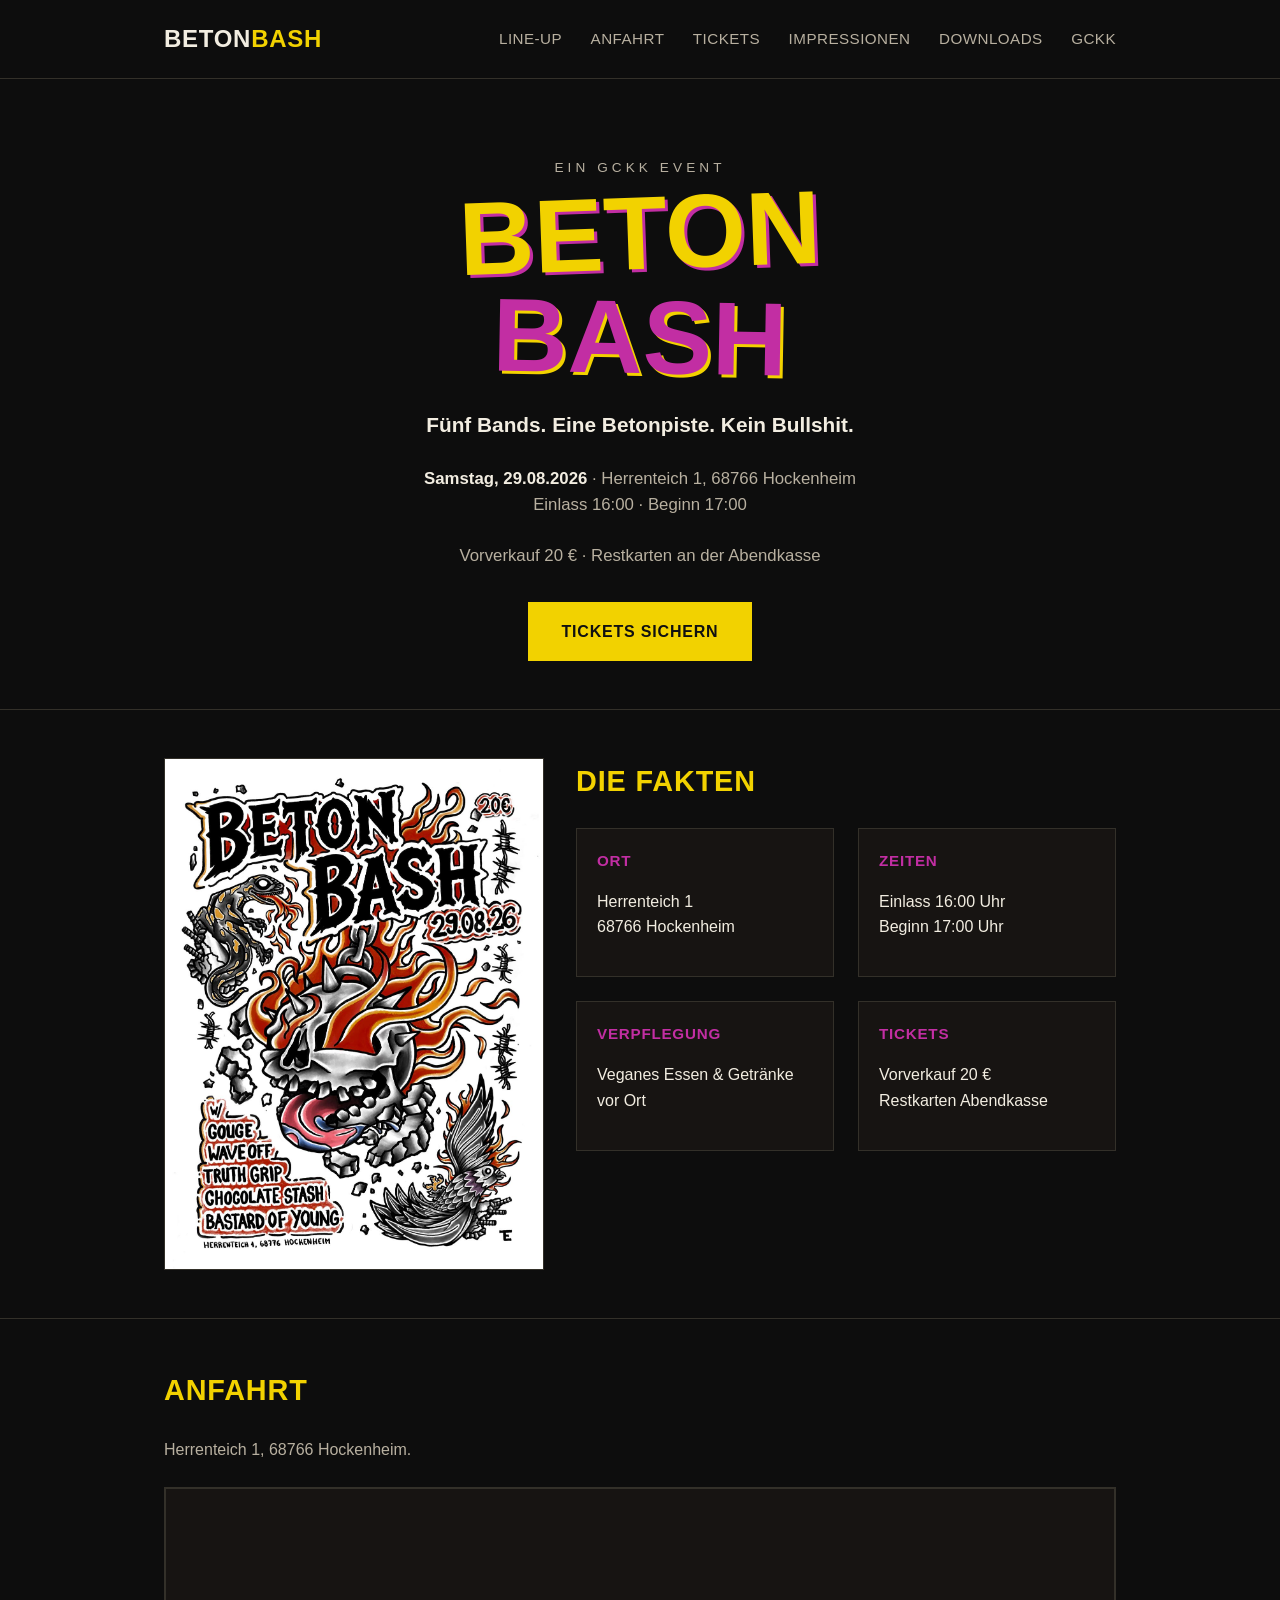
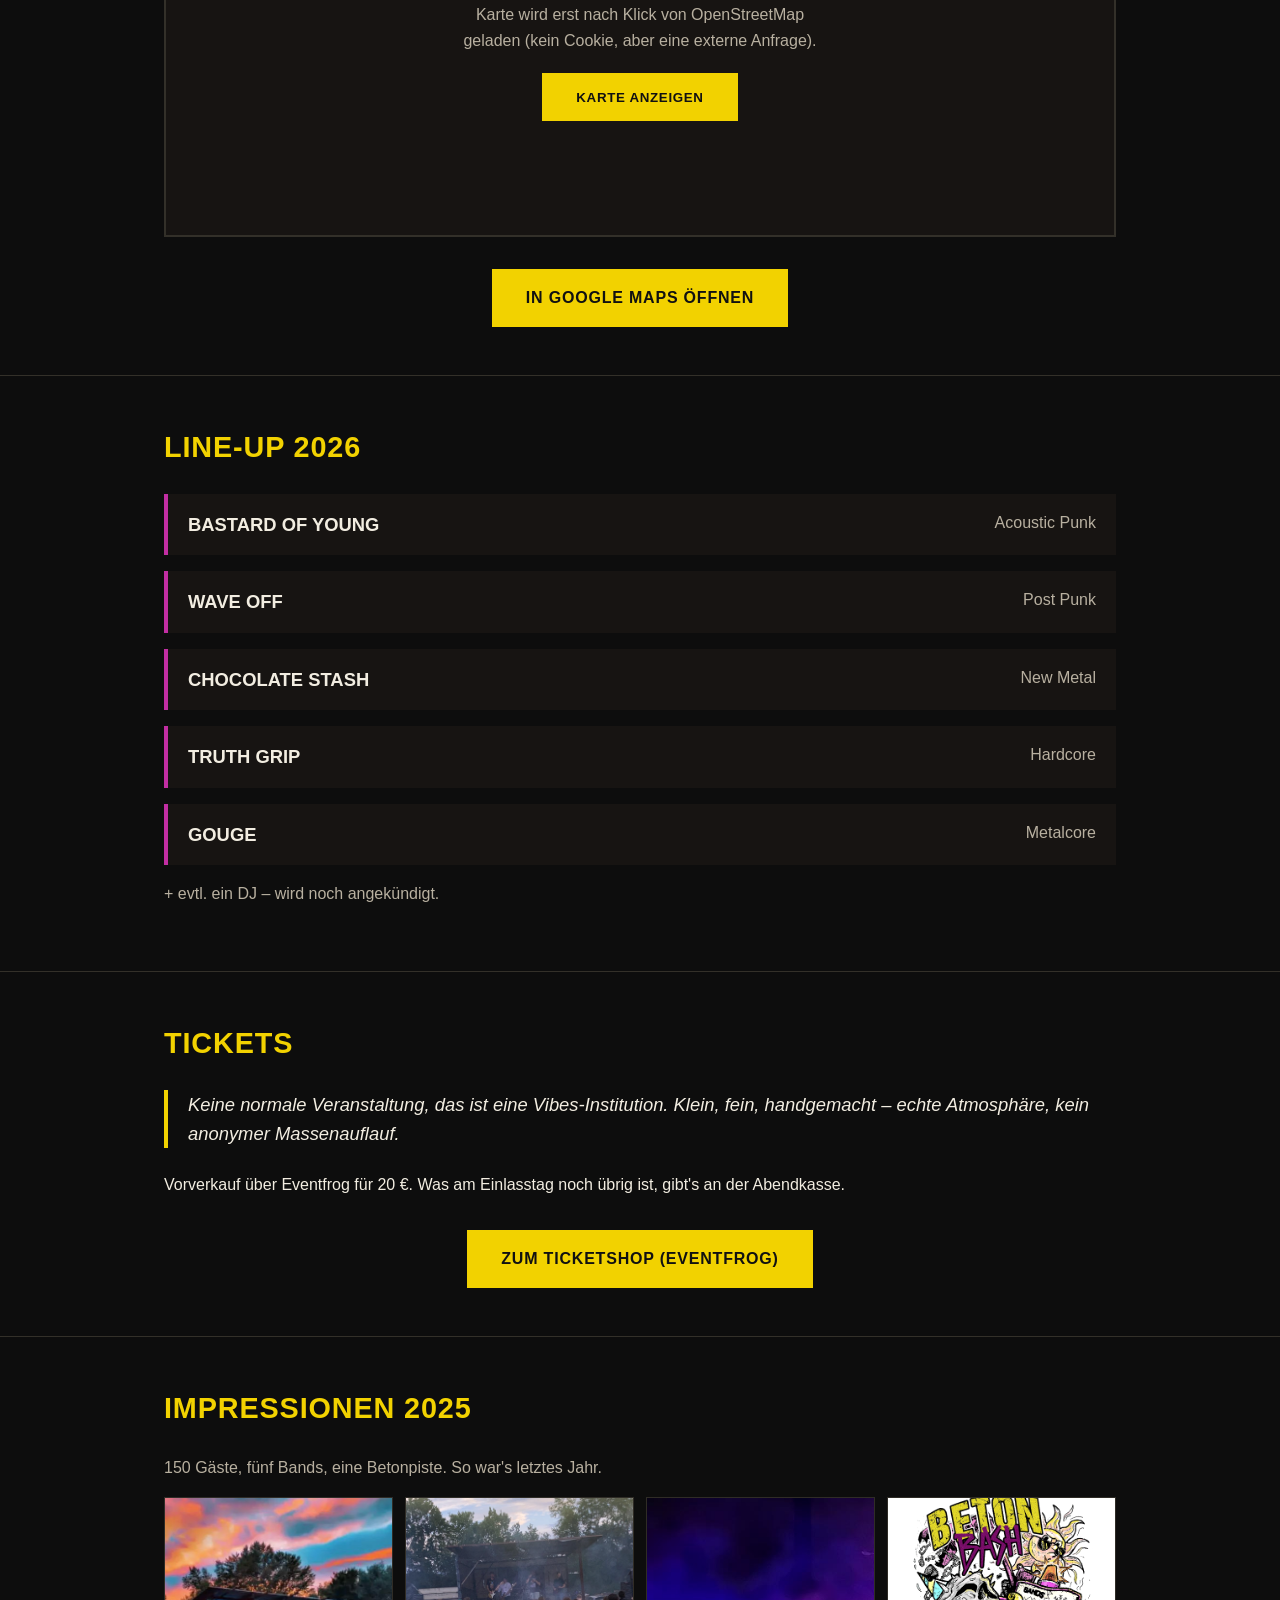
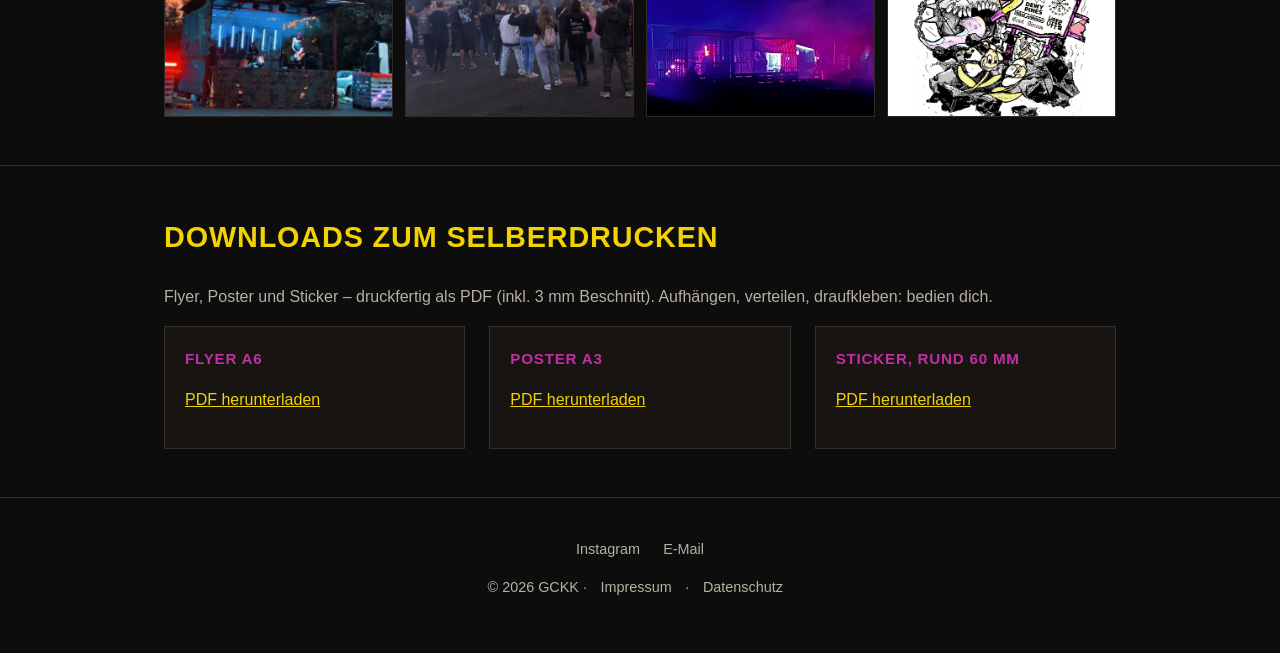
==== commit 157b3501: "Karte erst nach Klick laden ("Karte anzeigen") Statt die OSM-Kacheln automatisch für jeden Besuch zu" ====
--- a/index.html
+++ b/index.html
@@ -75,7 +75,12 @@
   <div class="container">
     <h2>Anfahrt</h2>
     <p style="color:var(--muted)">Herrenteich 1, 68766 Hockenheim.</p>
-    <div id="map" class="venue-map"></div>
+    <div class="venue-map" id="map-container">
+      <div class="venue-map-placeholder" id="map-placeholder">
+        <p>Karte wird erst nach Klick von OpenStreetMap geladen (kein Cookie, aber eine externe Anfrage).</p>
+        <button type="button" class="btn" id="load-map-btn">Karte anzeigen</button>
+      </div>
+    </div>
     <div class="cta-row">
       <a class="btn" href="https://www.google.com/maps/search/?api=1&query=49.342204573333866,8.479844550760339" target="_blank" rel="noopener">In Google Maps öffnen</a>
     </div>
@@ -143,15 +148,24 @@
   });
 </script>
 
-<script src="assets/leaflet/leaflet.js"></script>
 <script>
-  var venue = [49.342204573333866, 8.479844550760339];
-  var map = L.map('map', {scrollWheelZoom: false}).setView(venue, 15);
-  L.tileLayer('https://tile.openstreetmap.org/{z}/{x}/{y}.png', {
-    maxZoom: 19,
-    attribution: '&copy; <a href="https://www.openstreetmap.org/copyright" target="_blank" rel="noopener">OpenStreetMap</a>-Mitwirkende'
-  }).addTo(map);
-  L.marker(venue).addTo(map).bindPopup('Beton Bash<br>Herrenteich 1, 68766 Hockenheim');
+  document.getElementById('load-map-btn').addEventListener('click', function () {
+    var container = document.getElementById('map-container');
+    container.innerHTML = '';
+
+    var script = document.createElement('script');
+    script.src = 'assets/leaflet/leaflet.js';
+    script.onload = function () {
+      var venue = [49.342204573333866, 8.479844550760339];
+      var map = L.map(container, {scrollWheelZoom: false}).setView(venue, 15);
+      L.tileLayer('https://tile.openstreetmap.org/{z}/{x}/{y}.png', {
+        maxZoom: 19,
+        attribution: '&copy; <a href="https://www.openstreetmap.org/copyright" target="_blank" rel="noopener">OpenStreetMap</a>-Mitwirkende'
+      }).addTo(map);
+      L.marker(venue).addTo(map).bindPopup('Beton Bash<br>Herrenteich 1, 68766 Hockenheim');
+    };
+    document.body.appendChild(script);
+  });
 </script>
 
 <section id="downloads">
--- a/assets/css/style.css
+++ b/assets/css/style.css
@@ -243,6 +243,24 @@
   height: 350px;
   margin-top: 1.5rem;
   border: 2px solid var(--border);
+}
+
+.venue-map-placeholder {
+  height: 100%;
+  display: flex;
+  flex-direction: column;
+  align-items: center;
+  justify-content: center;
+  gap: 1.25rem;
+  text-align: center;
+  padding: 2rem;
+  background: var(--bg-alt);
+}
+
+.venue-map-placeholder p {
+  color: var(--muted);
+  max-width: 360px;
+  margin: 0;
 }
 
 .gallery {
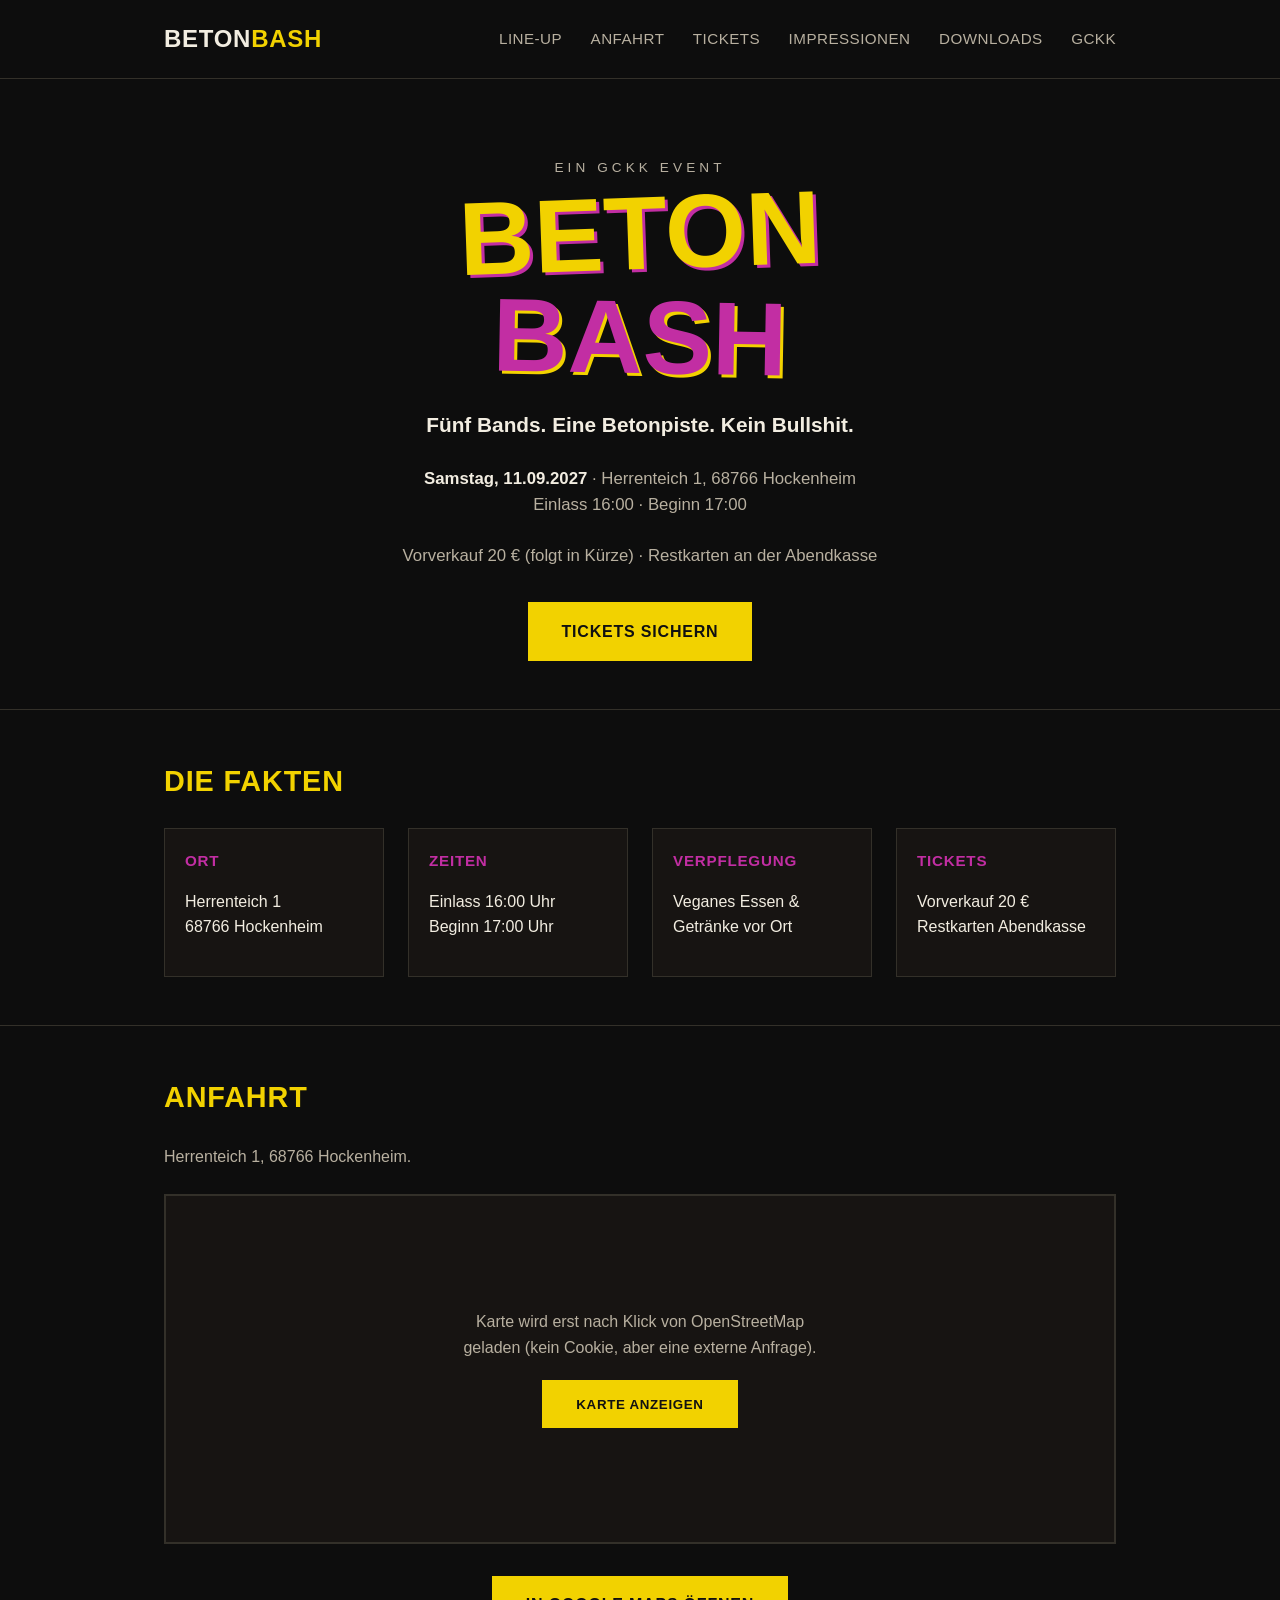
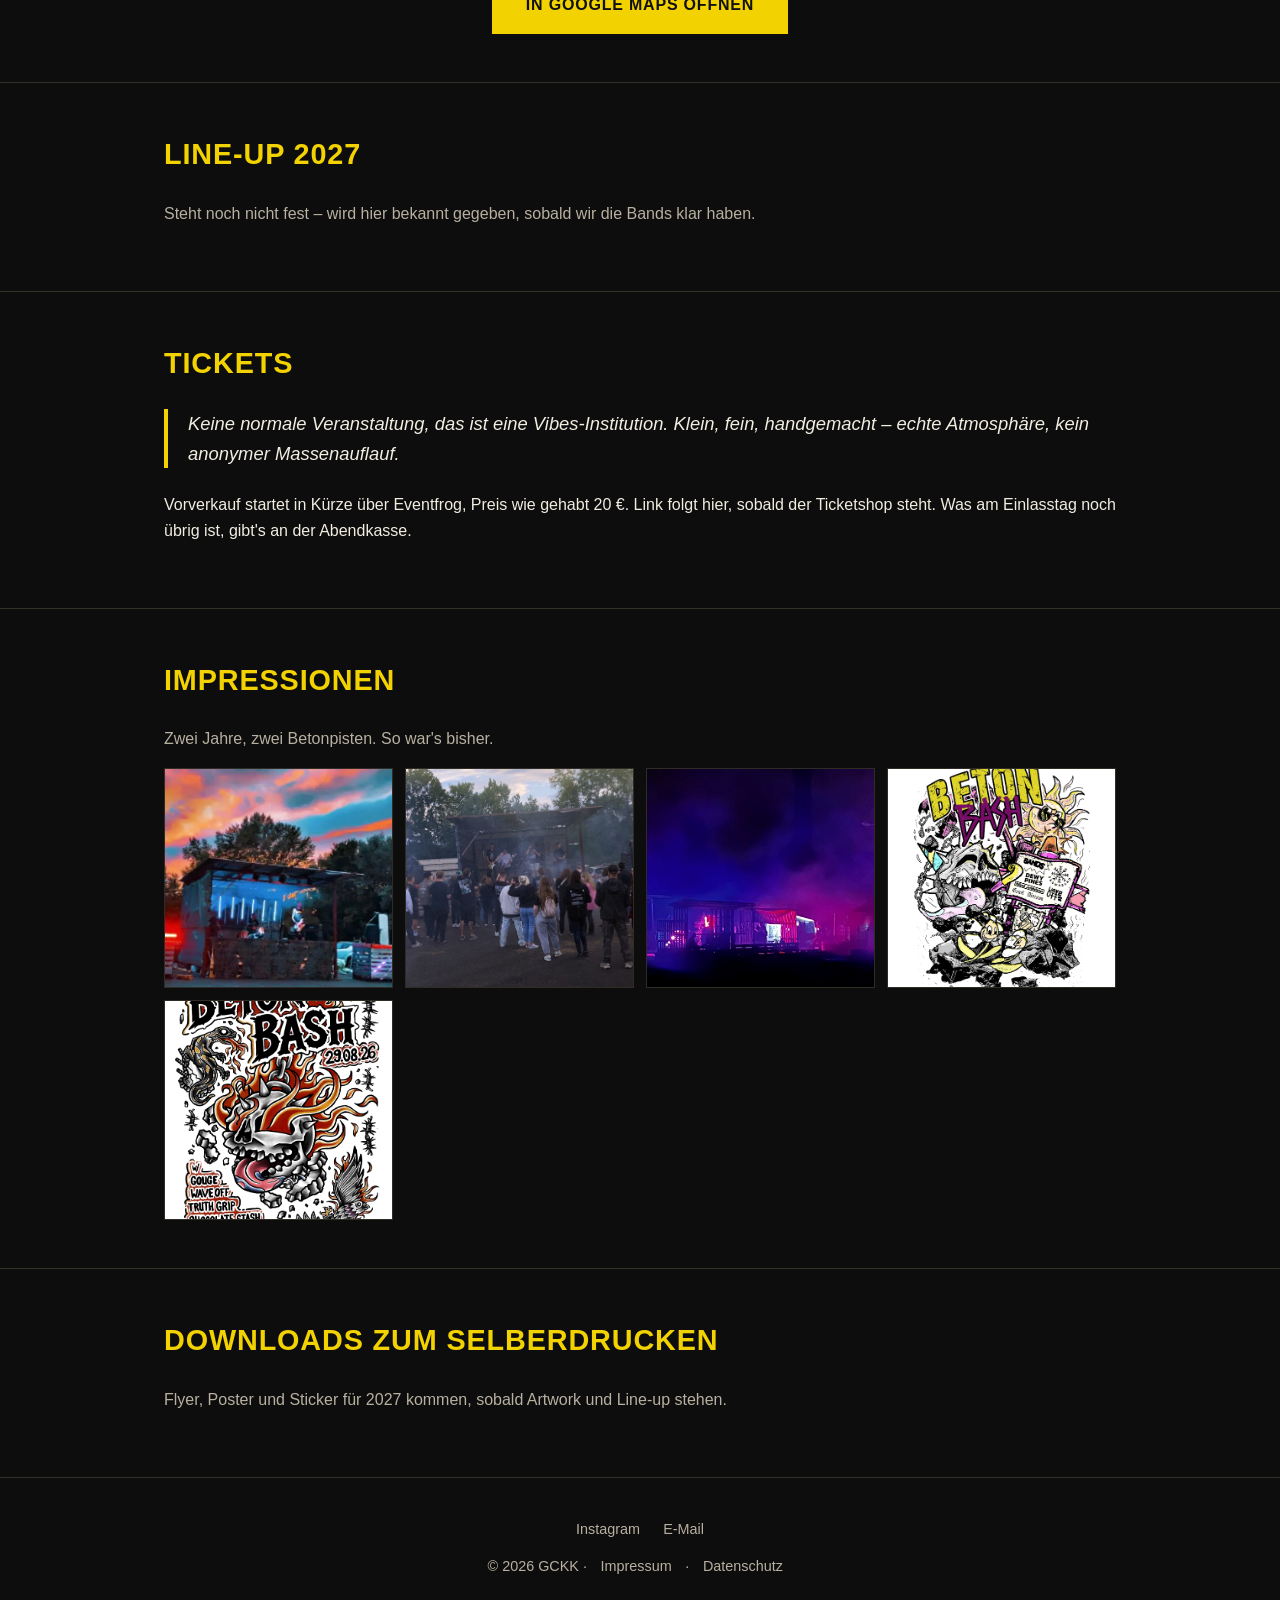
==== commit 9f0e3646: "Beton Bash 2027: neuer Termin 11.09.2027 Event 2026 ist vorbei, neuer Termin steht: Samstag, 11.09.2" ====
--- a/index.html
+++ b/index.html
@@ -3,8 +3,8 @@
 <head>
 <meta charset="UTF-8">
 <meta name="viewport" content="width=device-width, initial-scale=1.0">
-<title>Beton Bash 2026 – 29.08.2026, Hockenheim</title>
-<meta name="description" content="Beton Bash 2026: Fünf Bands. Eine Betonpiste. Kein Bullshit. 29.08.2026 in Hockenheim.">
+<title>Beton Bash 2027 – 11.09.2027, Hockenheim</title>
+<meta name="description" content="Beton Bash 2027: Fünf Bands. Eine Betonpiste. Kein Bullshit. 11.09.2027 in Hockenheim.">
 <link rel="stylesheet" href="assets/css/style.css">
 <link rel="stylesheet" href="assets/leaflet/leaflet.css">
 <link rel="icon" href="favicon.svg" type="image/svg+xml">
@@ -34,10 +34,10 @@
     </h1>
     <p class="tagline">Fünf Bands. Eine Betonpiste. Kein Bullshit.</p>
     <p class="facts">
-      <strong>Samstag, 29.08.2026</strong> · Herrenteich 1, 68766 Hockenheim<br>
+      <strong>Samstag, 11.09.2027</strong> · Herrenteich 1, 68766 Hockenheim<br>
       Einlass 16:00 · Beginn 17:00
     </p>
-    <p class="facts">Vorverkauf 20 € · Restkarten an der Abendkasse</p>
+    <p class="facts">Vorverkauf 20 € (folgt in Kürze) · Restkarten an der Abendkasse</p>
     <div class="cta-row">
       <a class="btn" href="#tickets">Tickets sichern</a>
     </div>
@@ -45,27 +45,24 @@
 </section>
 
 <section>
-  <div class="container poster-facts">
-    <img class="poster-image" src="images/poster-2026.jpg" alt="Beton Bash 2026 Poster – 29.08.26, Herrenteich 1 Hockenheim, mit Gouge, Wave Off, Truth Grip, Chocolate Stash, Bastard of Young">
-    <div>
-      <h2>Die Fakten</h2>
-      <div class="info-grid">
-        <div class="card">
-          <h3>Ort</h3>
-          <p>Herrenteich 1<br>68766 Hockenheim</p>
-        </div>
-        <div class="card">
-          <h3>Zeiten</h3>
-          <p>Einlass 16:00 Uhr<br>Beginn 17:00 Uhr</p>
-        </div>
-        <div class="card">
-          <h3>Verpflegung</h3>
-          <p>Veganes Essen &amp; Getränke vor Ort</p>
-        </div>
-        <div class="card">
-          <h3>Tickets</h3>
-          <p>Vorverkauf 20 €<br>Restkarten Abendkasse</p>
-        </div>
+  <div class="container">
+    <h2>Die Fakten</h2>
+    <div class="info-grid">
+      <div class="card">
+        <h3>Ort</h3>
+        <p>Herrenteich 1<br>68766 Hockenheim</p>
+      </div>
+      <div class="card">
+        <h3>Zeiten</h3>
+        <p>Einlass 16:00 Uhr<br>Beginn 17:00 Uhr</p>
+      </div>
+      <div class="card">
+        <h3>Verpflegung</h3>
+        <p>Veganes Essen &amp; Getränke vor Ort</p>
+      </div>
+      <div class="card">
+        <h3>Tickets</h3>
+        <p>Vorverkauf 20 €<br>Restkarten Abendkasse</p>
       </div>
     </div>
   </div>
@@ -89,15 +86,8 @@
 
 <section id="lineup">
   <div class="container">
-    <h2>Line-up 2026</h2>
-    <ul class="lineup-list">
-      <li><span class="band">Bastard of Young</span><span class="genre">Acoustic Punk</span></li>
-      <li><span class="band">Wave Off</span><span class="genre">Post Punk</span></li>
-      <li><span class="band">Chocolate Stash</span><span class="genre">New Metal</span></li>
-      <li><span class="band">Truth Grip</span><span class="genre">Hardcore</span></li>
-      <li><span class="band">Gouge</span><span class="genre">Metalcore</span></li>
-    </ul>
-    <p style="margin-top:1rem;color:var(--muted)">+ evtl. ein DJ – wird noch angekündigt.</p>
+    <h2>Line-up 2027</h2>
+    <p style="color:var(--muted)">Steht noch nicht fest – wird hier bekannt gegeben, sobald wir die Bands klar haben.</p>
   </div>
 </section>
 
@@ -105,22 +95,20 @@
   <div class="container">
     <h2>Tickets</h2>
     <p class="vibe-text">Keine normale Veranstaltung, das ist eine Vibes-Institution. Klein, fein, handgemacht – echte Atmosphäre, kein anonymer Massenauflauf.</p>
-    <p style="margin-top:1.5rem;">Vorverkauf über Eventfrog für 20 €. Was am Einlasstag noch übrig ist, gibt's an der Abendkasse.</p>
-    <div class="cta-row">
-      <a class="btn" href="https://eventfrog.de/beton_bash_festival_2026" target="_blank" rel="noopener">Zum Ticketshop (Eventfrog)</a>
-    </div>
+    <p style="margin-top:1.5rem;">Vorverkauf startet in Kürze über Eventfrog, Preis wie gehabt 20 €. Link folgt hier, sobald der Ticketshop steht. Was am Einlasstag noch übrig ist, gibt's an der Abendkasse.</p>
   </div>
 </section>
 
 <section id="impressionen">
   <div class="container">
-    <h2>Impressionen 2025</h2>
-    <p style="color:var(--muted)">150 Gäste, fünf Bands, eine Betonpiste. So war's letztes Jahr.</p>
+    <h2>Impressionen</h2>
+    <p style="color:var(--muted)">Zwei Jahre, zwei Betonpisten. So war's bisher.</p>
     <div class="gallery" id="gallery">
       <img src="images/gckk02.png" alt="Beton Bash 2025 – Bühne im Abendlicht">
       <img src="images/gckk03.png" alt="Beton Bash 2025 – Publikum vor der Bühne">
       <img src="images/gckk01.png" alt="Beton Bash 2025 – Nebel und Licht auf dem Gelände">
       <img src="main.jpeg" alt="Beton Bash 2025 – Festival-Poster">
+      <img src="images/poster-2026.jpg" alt="Beton Bash 2026 – Festival-Poster">
     </div>
   </div>
 </section>
@@ -171,21 +159,7 @@
 <section id="downloads">
   <div class="container">
     <h2>Downloads zum Selberdrucken</h2>
-    <p style="color:var(--muted)">Flyer, Poster und Sticker – druckfertig als PDF (inkl. 3 mm Beschnitt). Aufhängen, verteilen, draufkleben: bedien dich.</p>
-    <div class="info-grid">
-      <div class="card">
-        <h3>Flyer A6</h3>
-        <p><a href="print/flyer-a6.pdf">PDF herunterladen</a></p>
-      </div>
-      <div class="card">
-        <h3>Poster A3</h3>
-        <p><a href="print/poster-a3.pdf">PDF herunterladen</a></p>
-      </div>
-      <div class="card">
-        <h3>Sticker, rund 60 mm</h3>
-        <p><a href="print/sticker-rund-60mm.pdf">PDF herunterladen</a></p>
-      </div>
-    </div>
+    <p style="color:var(--muted)">Flyer, Poster und Sticker für 2027 kommen, sobald Artwork und Line-up stehen.</p>
   </div>
 </section>
 
--- a/assets/css/style.css
+++ b/assets/css/style.css
@@ -155,32 +155,6 @@
   letter-spacing: 0.03em;
   margin-top: 0;
   color: var(--yellow);
-}
-
-.poster-facts {
-  display: grid;
-  grid-template-columns: minmax(240px, 380px) 1fr;
-  gap: 2rem;
-  align-items: start;
-}
-
-.poster-facts .poster-image {
-  width: 100%;
-  border: 1px solid var(--border);
-}
-
-.poster-facts h2 {
-  margin-top: 0;
-}
-
-@media (max-width: 700px) {
-  .poster-facts {
-    grid-template-columns: 1fr;
-  }
-  .poster-facts .poster-image {
-    max-width: 380px;
-    margin: 0 auto;
-  }
 }
 
 .info-grid {
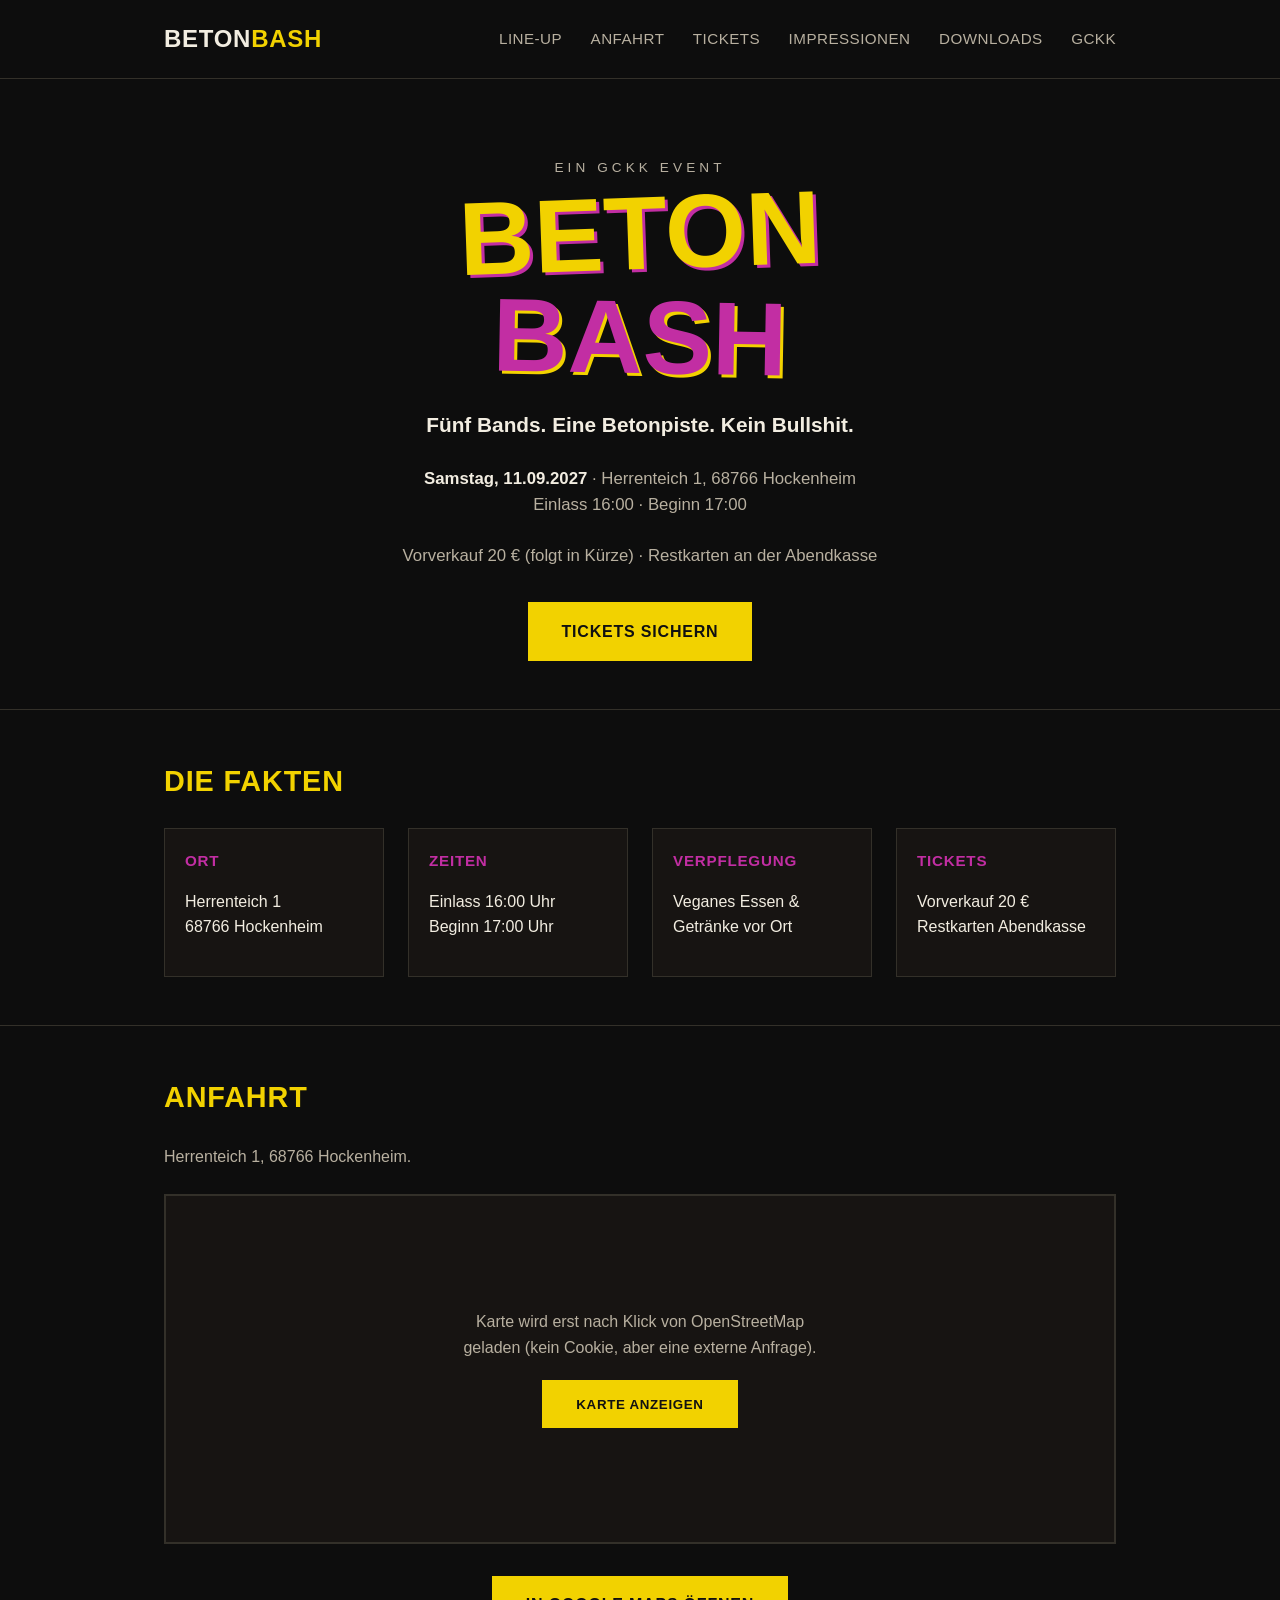
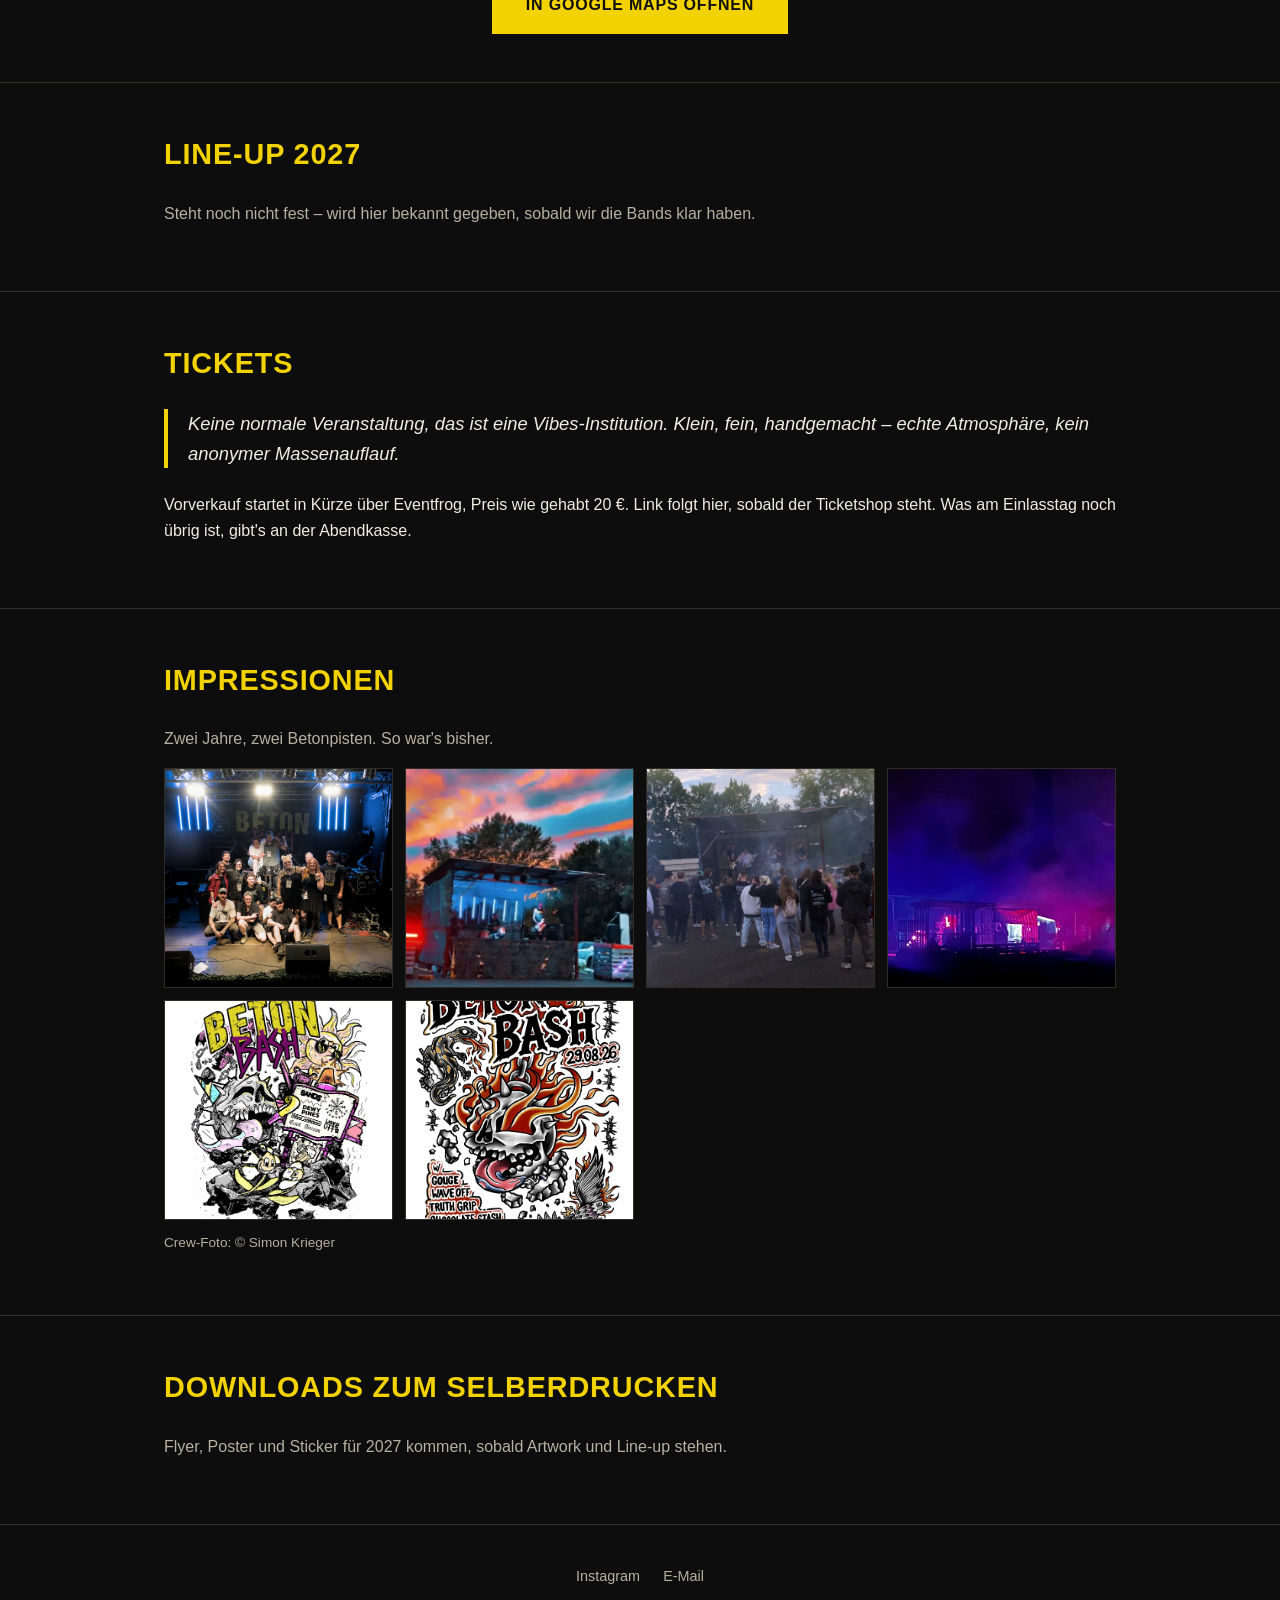
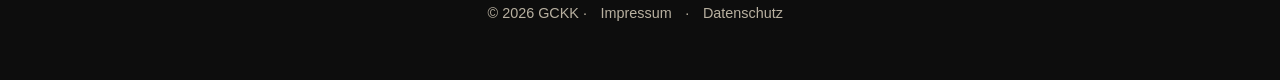
==== commit 1fd46e37: "Crew-Foto vom Beton Bash 2026 in die Impressionen-Galerie Erstes echtes Foto vom diesjährigen Event " ====
--- a/index.html
+++ b/index.html
@@ -104,12 +104,14 @@
     <h2>Impressionen</h2>
     <p style="color:var(--muted)">Zwei Jahre, zwei Betonpisten. So war's bisher.</p>
     <div class="gallery" id="gallery">
+      <img src="images/gckk-crew-2026.jpg" alt="Die Crew des Beton Bash 2026 auf der Bühne am Herrenteich">
       <img src="images/gckk02.png" alt="Beton Bash 2025 – Bühne im Abendlicht">
       <img src="images/gckk03.png" alt="Beton Bash 2025 – Publikum vor der Bühne">
       <img src="images/gckk01.png" alt="Beton Bash 2025 – Nebel und Licht auf dem Gelände">
       <img src="main.jpeg" alt="Beton Bash 2025 – Festival-Poster">
       <img src="images/poster-2026.jpg" alt="Beton Bash 2026 – Festival-Poster">
     </div>
+    <p style="color:var(--muted); font-size:0.85rem; margin-top:0.75rem;">Crew-Foto: © Simon Krieger</p>
   </div>
 </section>
 
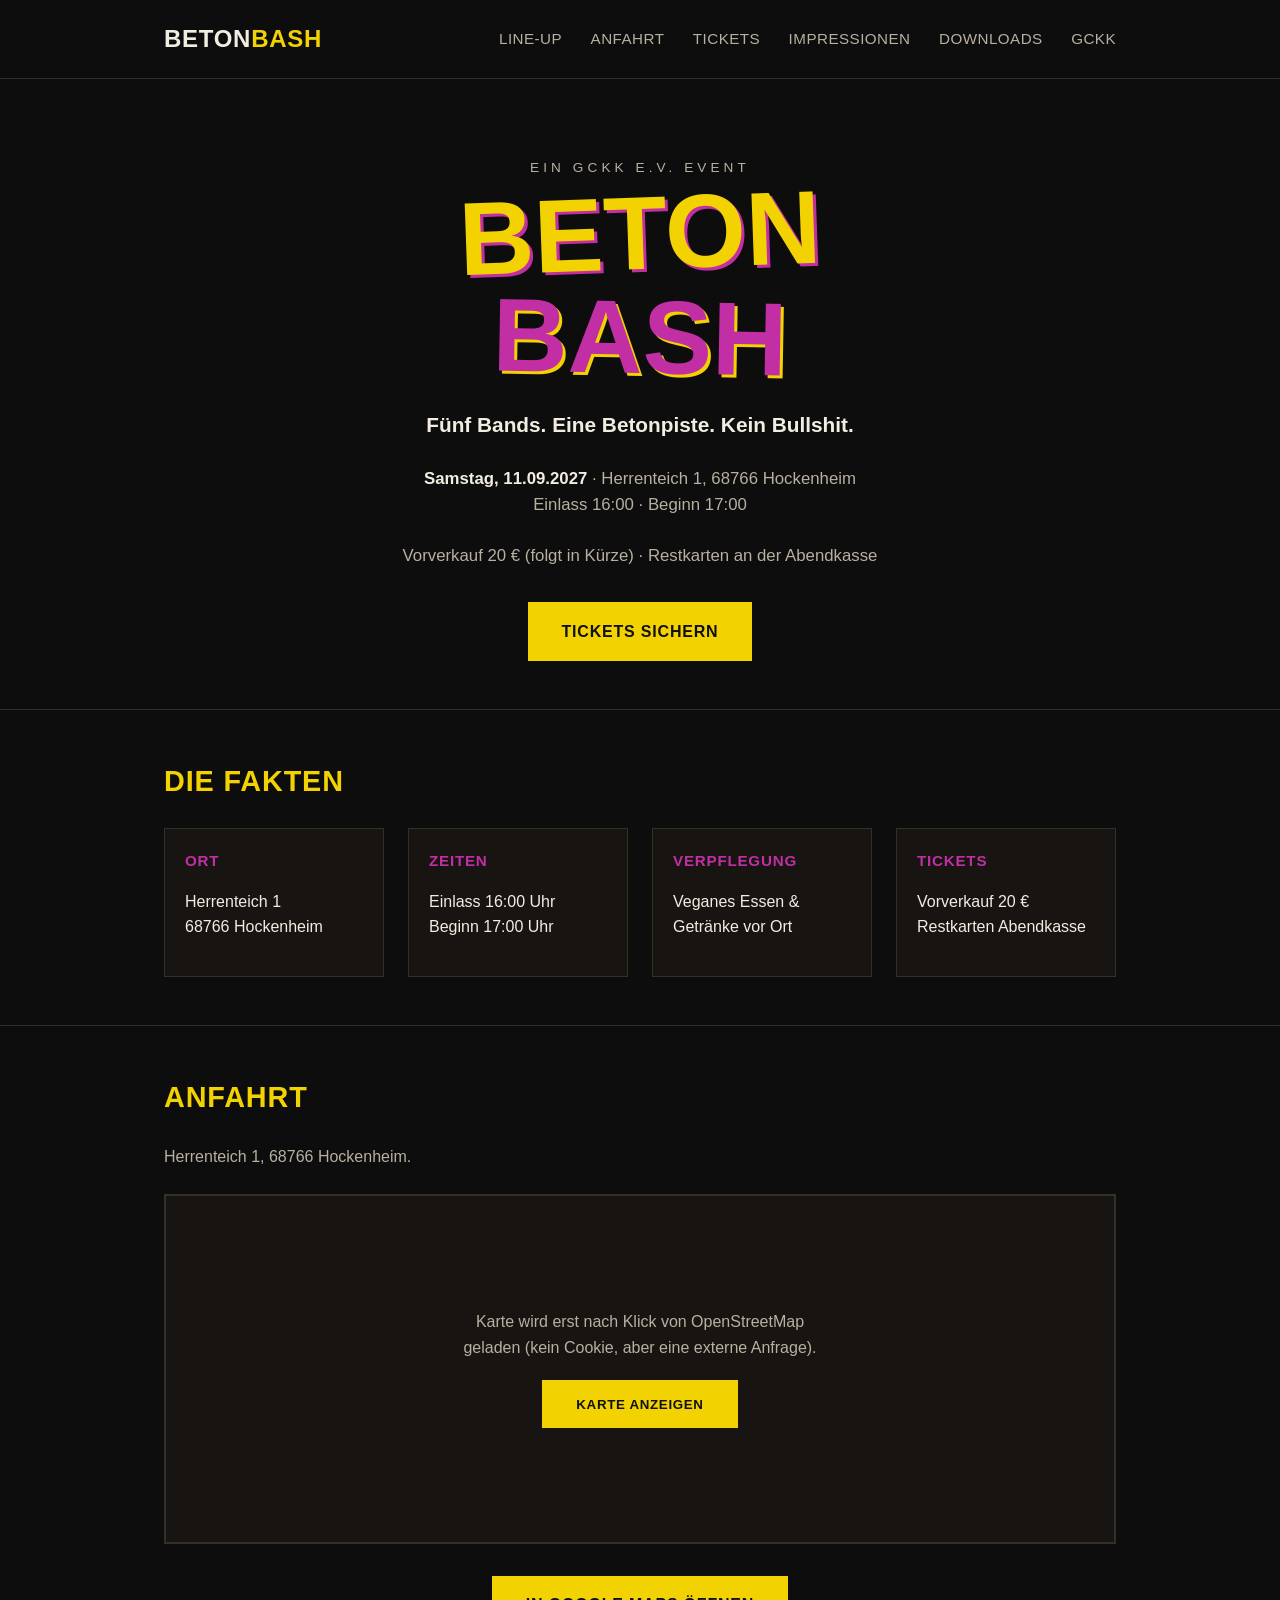
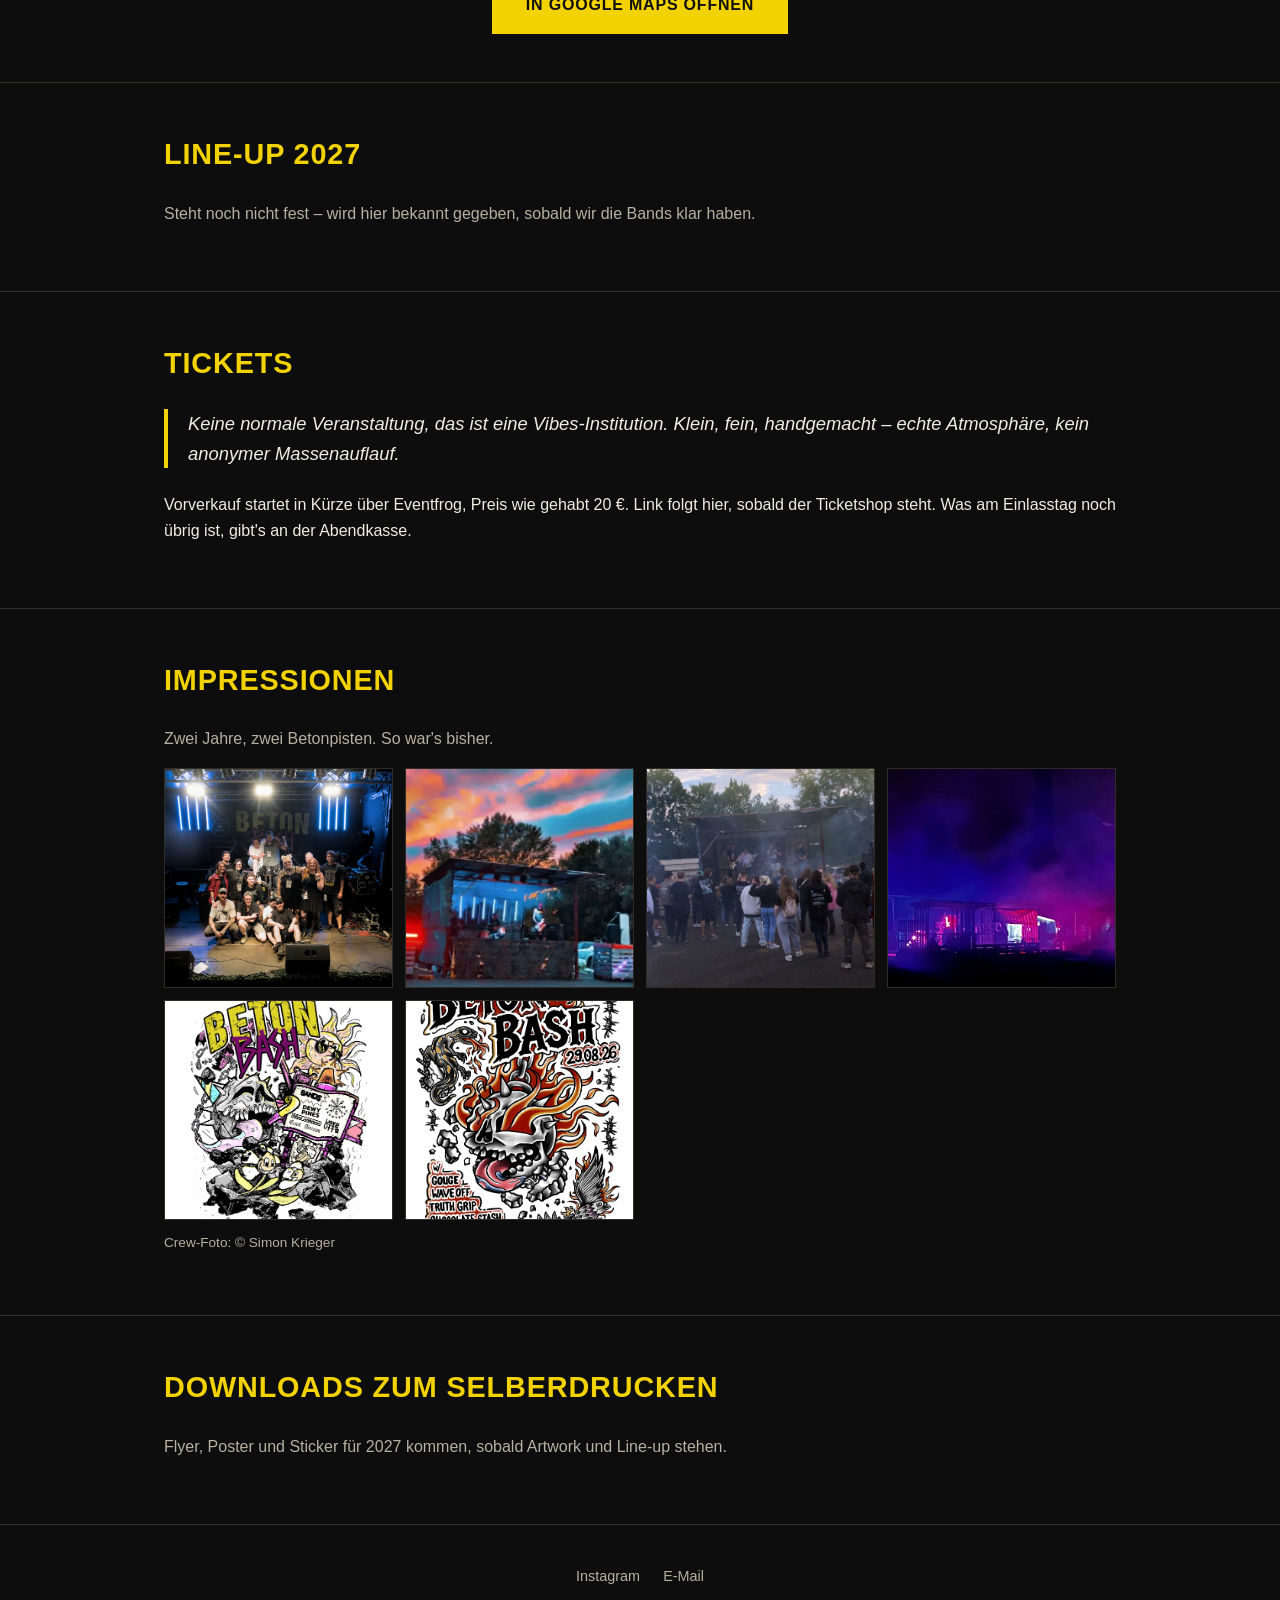
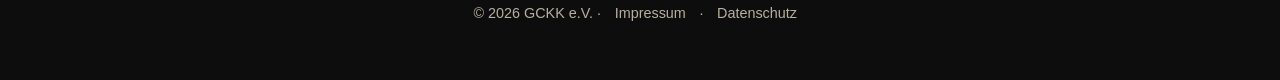
==== commit fd195b7b: "Links-Seite für Social-Media-Bio, e.V. deutlicher sichtbar Neue Seite links.html mit Webseite/Ticket" ====
--- a/index.html
+++ b/index.html
@@ -27,7 +27,7 @@
 
 <section class="hero">
   <div class="container">
-    <p class="presents">Ein GCKK Event</p>
+    <p class="presents">Ein GCKK e.V. Event</p>
     <h1>
       <span class="line1">Beton</span>
       <span class="line2">Bash</span>
@@ -170,7 +170,7 @@
     <a href="#" target="_blank" rel="noopener">Instagram</a>
     <a href="mailto:kontakt@gckk.de">E-Mail</a>
   </div>
-  <p>&copy; 2026 GCKK · <a href="https://gckk.de/impressum.html">Impressum</a> · <a href="https://gckk.de/datenschutz.html">Datenschutz</a></p>
+  <p>&copy; 2026 GCKK e.V. · <a href="https://gckk.de/impressum.html">Impressum</a> · <a href="https://gckk.de/datenschutz.html">Datenschutz</a></p>
 </footer>
 
 </body>
--- a/assets/css/style.css
+++ b/assets/css/style.css
@@ -295,3 +295,30 @@
 }
 
 footer.site-footer a:hover { color: var(--yellow); }
+
+.link-list {
+  display: flex;
+  flex-direction: column;
+  gap: 1rem;
+  max-width: 420px;
+  margin: 0 auto;
+}
+
+.link-btn {
+  display: block;
+  text-align: center;
+  background: var(--bg-alt);
+  border: 2px solid var(--yellow);
+  color: var(--text);
+  text-decoration: none;
+  text-transform: uppercase;
+  font-weight: 900;
+  letter-spacing: 0.05em;
+  padding: 1.1rem 1.5rem;
+  transition: background 0.15s, color 0.15s;
+}
+
+.link-btn:hover {
+  background: var(--yellow);
+  color: #111;
+}
